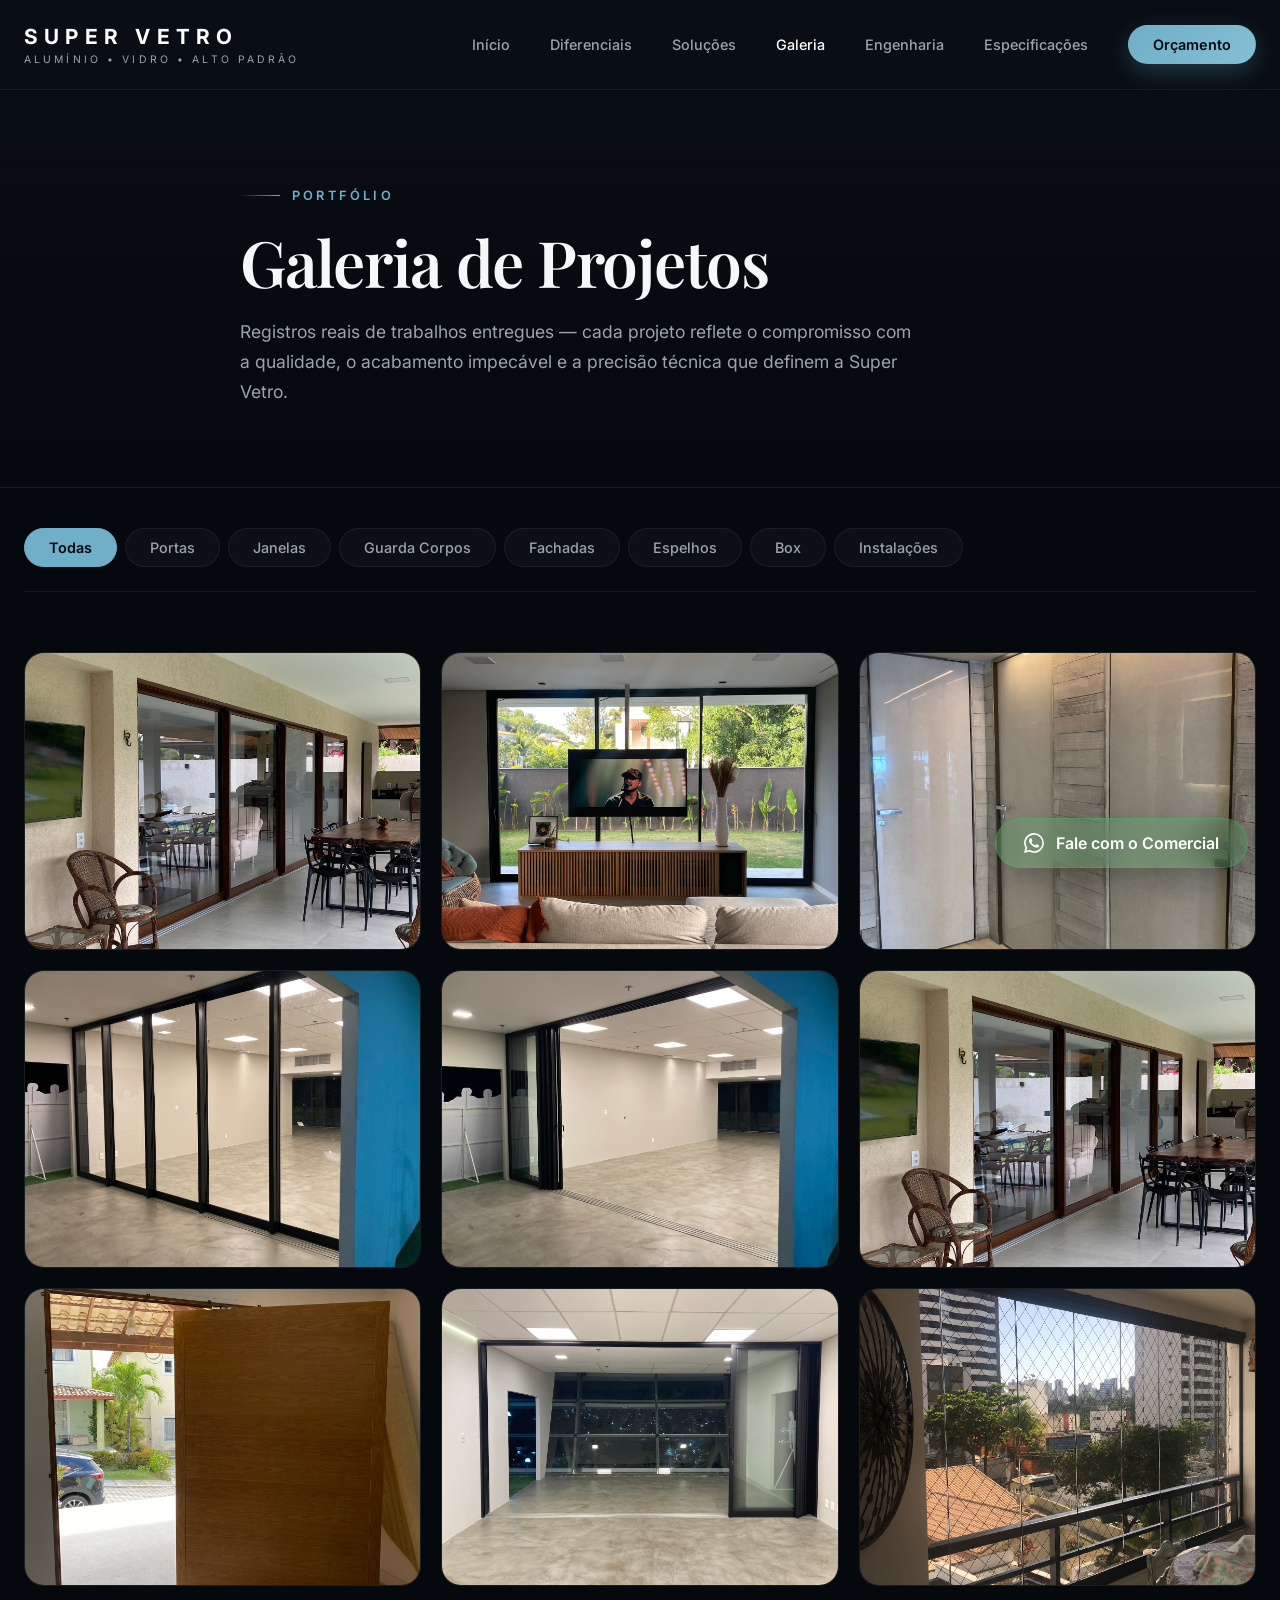
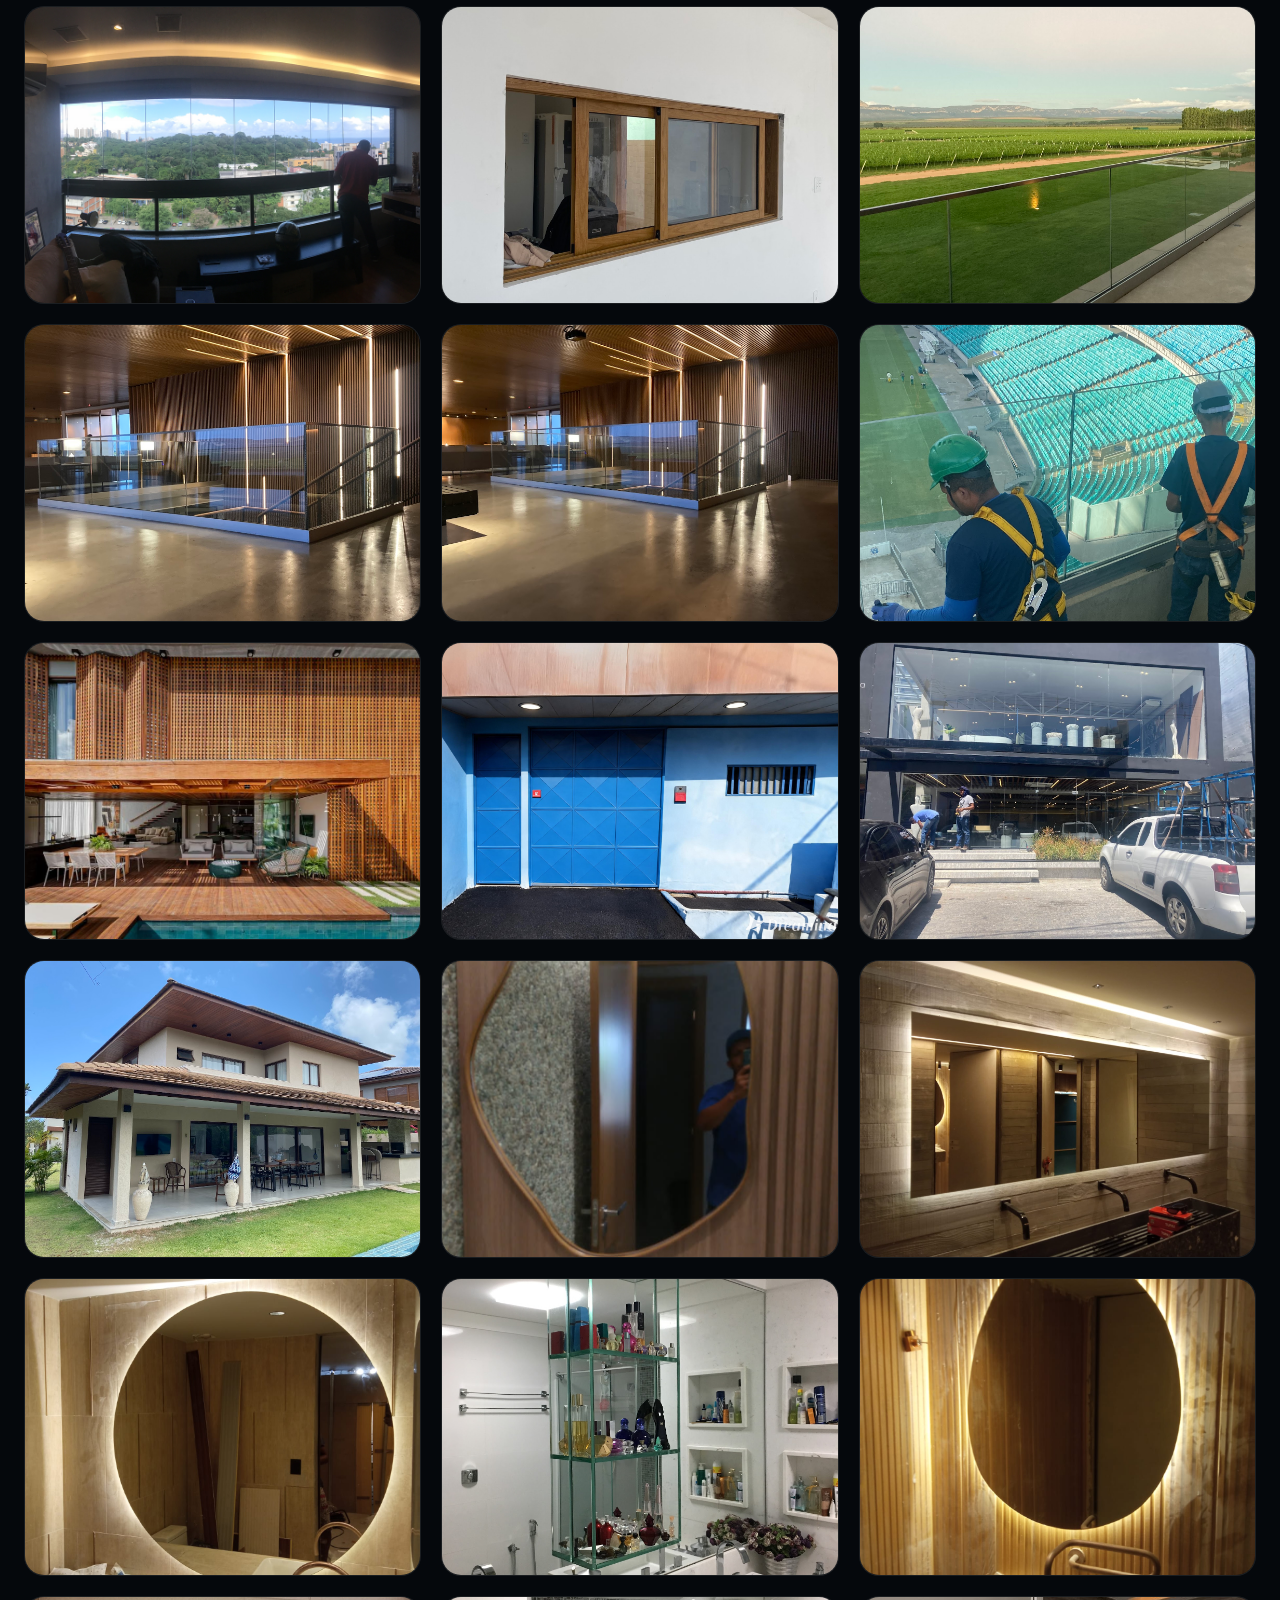
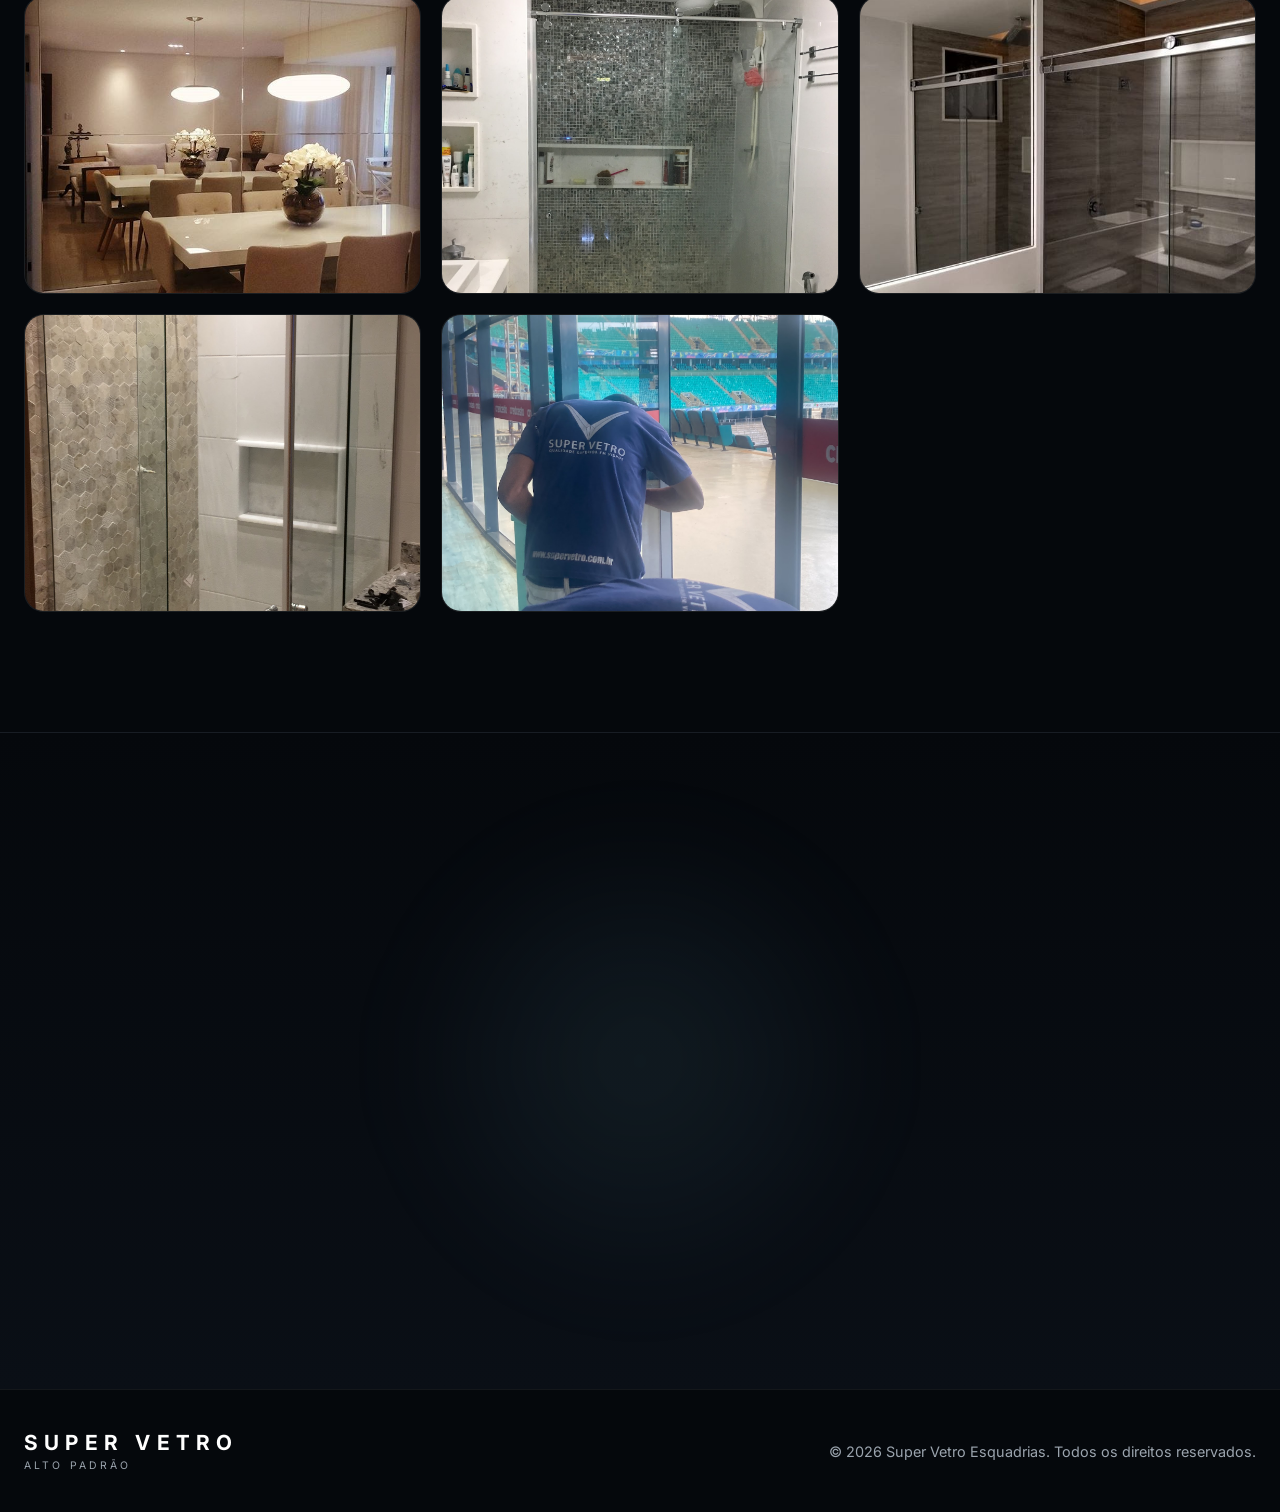
==== galeria.html @ 47a33d95 "Site institucional Super Vetro + galeria de projetos" ====
<!DOCTYPE html>
<html lang="pt-BR">
<head>
    <meta charset="UTF-8" />
    <meta name="viewport" content="width=device-width, initial-scale=1.0" />
    <title>Galeria | Super Vetro — Esquadrias de Alto Padrão</title>
    <meta name="description" content="Galeria de projetos realizados pela Super Vetro: portas, janelas, guarda-corpos, fachadas, espelhos e boxes em alumínio e vidro." />

    <!-- Google Fonts -->
    <link rel="preconnect" href="https://fonts.googleapis.com" />
    <link rel="preconnect" href="https://fonts.gstatic.com" crossorigin />
    <link href="https://fonts.googleapis.com/css2?family=Playfair+Display:wght@400;600;700&family=Inter:wght@300;400;500;600;700&display=swap" rel="stylesheet" />

    <!-- GSAP & Lenis -->
    <script src="https://unpkg.com/@studio-freight/lenis@1.0.34/dist/lenis.min.js"></script>
    <script src="https://cdnjs.cloudflare.com/ajax/libs/gsap/3.12.5/gsap.min.js"></script>
    <script src="https://cdnjs.cloudflare.com/ajax/libs/gsap/3.12.5/ScrollTrigger.min.js"></script>

    <link rel="stylesheet" href="assets/css/main.css" />
</head>
<body>

    <!-- Header -->
    <header id="header">
        <div class="container header-inner">
            <a href="index.html" class="logo" aria-label="Voltar ao início">
                <strong>Super Vetro</strong>
                <span>Alumínio • Vidro • Alto Padrão</span>
            </a>
            <nav class="nav-links" aria-label="Menu principal">
                <a href="index.html" class="nav-link">Início</a>
                <a href="index.html#diferenciais" class="nav-link">Diferenciais</a>
                <a href="index.html#solucoes" class="nav-link">Soluções</a>
                <a href="galeria.html" class="nav-link" style="color:#fff;">Galeria</a>
                <a href="index.html#engenharia" class="nav-link">Engenharia</a>
                <a href="index.html#especificacoes" class="nav-link">Especificações</a>
                <a href="index.html#orcamento" class="btn btn-primary btn-nav-cta">Orçamento</a>
            </nav>
            <button class="menu-btn" id="menuToggle" aria-label="Abrir menu" onclick="toggleMobileMenu()">☰</button>
        </div>
    </header>

    <!-- Floating WhatsApp -->
    <a href="https://wa.me/5571993976185?text=Olá,%20gostaria%20de%20saber%20mais%20sobre%20as%20esquadrias%20de%20alto%20padrão."
       class="wa-btn"
       target="_blank"
       rel="noopener noreferrer"
       aria-label="Falar no WhatsApp">
        <svg viewBox="0 0 24 24"><path d="M17.472 14.382c-.297-.149-1.758-.867-2.03-.967-.273-.099-.471-.148-.67.15-.197.297-.767.966-.94 1.164-.173.199-.347.223-.644.075-.297-.15-1.255-.463-2.39-1.475-.883-.788-1.48-1.761-1.653-2.059-.173-.297-.018-.458.13-.606.134-.133.298-.347.446-.52.149-.174.198-.298.298-.497.099-.198.05-.371-.025-.52-.075-.149-.669-1.612-.916-2.207-.242-.579-.487-.5-.669-.51-.173-.008-.371-.01-.57-.01-.198 0-.52.074-.792.372-.272.297-1.04 1.016-1.04 2.479 0 1.462 1.065 2.875 1.213 3.074.149.198 2.096 3.2 5.077 4.487.709.306 1.262.489 1.694.625.712.227 1.36.195 1.871.118.571-.085 1.758-.719 2.006-1.413.248-.694.248-1.289.173-1.413-.074-.124-.272-.198-.57-.347m-5.421 7.403h-.004a9.87 9.87 0 01-5.031-1.378l-.361-.214-3.741.982.998-3.648-.235-.374a9.86 9.86 0 01-1.51-5.26c.001-5.45 4.436-9.884 9.888-9.884 2.64 0 5.122 1.03 6.988 2.898a9.825 9.825 0 012.893 6.994c-.003 5.45-4.437 9.884-9.885 9.884m8.413-18.297A11.815 11.815 0 0012.05 0C5.495 0 .16 5.335.157 11.892c0 2.096.547 4.142 1.588 5.945L0 24l6.335-1.662c1.72.94 3.659 1.437 5.63 1.438h.005c6.554 0 11.89-5.335 11.893-11.893a11.821 11.821 0 00-3.48-8.413z"/></svg>
        <span>Fale com o Comercial</span>
    </a>

    <main>
        <!-- Page Hero -->
        <section class="gallery-hero">
            <div class="container gallery-hero-content">
                <span class="eyebrow">Portfólio</span>
                <h1>Galeria de Projetos</h1>
                <p>Registros reais de trabalhos entregues — cada projeto reflete o compromisso com a qualidade, o acabamento impecável e a precisão técnica que definem a Super Vetro.</p>
            </div>
        </section>

        <!-- Category Filter -->
        <section class="gallery-filter-section">
            <div class="container">
                <div class="gallery-filter" id="galleryFilter"></div>
            </div>
        </section>

        <!-- Image Grid -->
        <section class="gallery-grid-section">
            <div class="container">
                <div class="gallery-grid" id="galleryGrid"></div>
            </div>
        </section>

        <!-- Bottom CTA -->
        <section class="cta-section">
            <div class="cta-glow"></div>
            <div class="container cta-content fade-up">
                <span class="eyebrow center-full">Realize seu projeto</span>
                <h2>Vamos transformar sua visão em realidade.</h2>
                <p>Solicite um orçamento personalizado para o seu projeto.</p>
                <a href="index.html#contato" class="btn btn-primary btn-cta-large">Solicitar Orçamento</a>
            </div>
        </section>
    </main>

    <!-- Footer -->
    <footer>
        <div class="container footer-content">
            <div class="logo">
                <strong>Super Vetro</strong>
                <span>Alto Padrão</span>
            </div>
            <div class="footer-text">
                &copy; <span id="year"></span> Super Vetro Esquadrias. Todos os direitos reservados.
            </div>
        </div>
    </footer>

    <!-- Lightbox -->
    <div class="lightbox" id="lightbox" role="dialog" aria-modal="true">
        <div class="lightbox-overlay" onclick="closeLightbox()"></div>
        <button class="lightbox-close" onclick="closeLightbox()" aria-label="Fechar">×</button>
        <button class="lightbox-nav lightbox-prev" id="lbPrev" aria-label="Anterior">
            <svg viewBox="0 0 24 24"><path d="M15.41 7.41L14 6l-6 6 6 6 1.41-1.41L10.83 12z"/></svg>
        </button>
        <button class="lightbox-nav lightbox-next" id="lbNext" aria-label="Próximo">
            <svg viewBox="0 0 24 24"><path d="M8.59 16.59L10 18l6-6-6-6-1.41 1.41L13.17 12z"/></svg>
        </button>
        <div class="lightbox-container">
            <img id="lightboxImg" src="" alt="" />
            <div class="lightbox-caption" id="lightboxCaption"></div>
        </div>
    </div>

    <!-- Scripts -->
    <script src="assets/js/main.js"></script>
    <script src="assets/js/animations.js"></script>
    <script src="assets/js/form-handler.js"></script>
    <script src="assets/js/gallery.js"></script>
</body>
</html>
---- assets/css/main.css ----
:root {
    /* Colors */
    --bg-deep: #05080c;
    --bg-soft: #0a0f16;
    --bg-card: rgba(255, 255, 255, 0.03);
    --border: rgba(255, 255, 255, 0.06);
    --primary: #6fafc7;
    --primary-light: #94cbe0;
    --text-main: #f5f7f8;
    --text-muted: #9ba4ae;
    --glass-bg: rgba(10, 15, 22, 0.65);
    /* Sizing */
    --header-h: 90px;
    --container: 1280px;
    --radius-lg: 32px;
    --radius-md: 20px;
    /* Effects */
    --shadow-subtle: 0 20px 40px rgba(0,0,0,0.4);
    --shadow-glow: 0 0 40px rgba(111, 175, 199, 0.15);
    --transition: cubic-bezier(0.25, 1, 0.5, 1);
}

* {
    margin: 0;
    padding: 0;
    box-sizing: border-box;
}

html {
    font-size: 16px;
}

body {
    font-family: 'Inter', sans-serif;
    background: var(--bg-deep);
    color: var(--text-main);
    overflow-x: hidden;
    -webkit-font-smoothing: antialiased;
    -moz-osx-font-smoothing: grayscale;
}

/* Lenis Smooth Scroll Setup */
html.lenis { height: auto; }
.lenis.lenis-smooth { scroll-behavior: auto; }
.lenis.lenis-smooth [data-lenis-prevent] { overscroll-behavior: contain; }
.lenis.lenis-stopped { overflow: hidden; }

/* Premium Texture Overlay */
body::after {
    content: "";
    position: fixed;
    inset: 0;
    background-image: url("https://www.transparenttextures.com/patterns/carbon-fibre.png");
    opacity: 0.03;
    pointer-events: none;
    z-index: 9999;
}

/* Typography */
h1, h2, .playfair {
    font-family: 'Playfair Display', serif;
    font-weight: 600;
}

a {
    text-decoration: none;
    color: inherit;
}

img {
    max-width: 100%;
    height: auto;
    display: block;
}

/* Layout */
.container {
    width: min(var(--container), 100% - 48px);
    margin: 0 auto;
}

.section {
    padding: 120px 0;
    position: relative;
}

.pt-0 {
    padding-top: 0 !important;
}

.center-full {
    justify-content: center;
    width: 100%;
}

.delay-1 { transition-delay: 0.1s; }
.delay-2 { transition-delay: 0.2s; }

/* UI Elements */
.eyebrow {
    display: inline-flex;
    align-items: center;
    gap: 12px;
    font-size: 0.8rem;
    letter-spacing: 0.25em;
    text-transform: uppercase;
    color: var(--primary);
    font-weight: 600;
    margin-bottom: 24px;
}

.eyebrow::before {
    content: "";
    width: 40px;
    height: 1px;
    background: linear-gradient(90deg, transparent, var(--primary));
}

.btn {
    display: inline-flex;
    align-items: center;
    justify-content: center;
    padding: 16px 32px;
    border-radius: 99px;
    font-weight: 600;
    font-size: 0.95rem;
    transition: transform 0.4s var(--transition), box-shadow 0.4s var(--transition), background 0.4s ease;
    cursor: pointer;
    border: 1px solid transparent;
}

.btn-primary {
    background: linear-gradient(135deg, var(--primary), #84bfd4);
    color: var(--bg-deep);
    box-shadow: 0 8px 24px rgba(111, 175, 199, 0.25);
}

.btn-primary:hover {
    transform: translateY(-4px);
    box-shadow: 0 12px 32px rgba(111, 175, 199, 0.4);
    background: linear-gradient(135deg, #84bfd4, var(--primary));
}

.btn-nav-cta {
    padding: 10px 24px;
    margin-left: 16px;
    font-size: 0.9rem;
}

.btn-full {
    width: 100%;
}

.btn-cta-large {
    padding: 20px 48px;
    font-size: 1.1rem;
}

.btn-secondary {
    background: transparent;
    border-color: var(--border);
    color: var(--text-main);
    -webkit-backdrop-filter: blur(10px);
    backdrop-filter: blur(10px);
}

.btn-secondary:hover {
    background: rgba(255, 255, 255, 0.05);
    border-color: rgba(255, 255, 255, 0.15);
}

/* Header */
header {
    position: fixed;
    top: 0;
    left: 0;
    right: 0;
    height: var(--header-h);
    z-index: 100;
    background: var(--glass-bg);
    -webkit-backdrop-filter: blur(20px);
    backdrop-filter: blur(20px);
    border-bottom: 1px solid var(--border);
    transition: transform 0.4s var(--transition);
}

.header-inner {
    display: flex;
    align-items: center;
    justify-content: space-between;
    height: 100%;
}

.logo {
    display: flex;
    flex-direction: column;
}

.logo strong {
    font-size: 1.3rem;
    letter-spacing: 0.3em;
    color: #fff;
    text-transform: uppercase;
}

.logo span {
    font-size: 0.65rem;
    letter-spacing: 0.3em;
    color: var(--text-muted);
    text-transform: uppercase;
    margin-top: 4px;
}

.nav-links {
    display: flex;
    align-items: center;
    gap: 8px;
}

.nav-link {
    font-size: 0.9rem;
    font-weight: 500;
    color: var(--text-muted);
    padding: 8px 16px;
    border-radius: 8px;
    transition: color 0.3s ease, background 0.3s ease;
}

.nav-link:hover {
    color: #fff;
    background: rgba(255, 255, 255, 0.04);
}

/* Mobile Menu State */
.nav-links.mobile-active {
    display: flex !important;
    position: fixed;
    inset: var(--header-h) 0 0 0;
    background: var(--bg-deep);
    flex-direction: column;
    padding: 40px;
    gap: 20px;
    z-index: 99;
    transform: translateY(-10px);
    opacity: 0;
    animation: mobileMenuIn 0.4s var(--transition) forwards;
}

@keyframes mobileMenuIn {
    to { transform: translateY(0); opacity: 1; }
}

.nav-links.mobile-active .nav-link {
    font-size: 1.5rem;
    width: 100%;
    text-align: center;
}

.nav-links.mobile-active .btn {
    width: 100%;
    margin: 20px 0 0 0 !important;
    padding: 20px;
    font-size: 1.1rem;
}

.menu-btn {
    display: none;
    background: none;
    border: none;
    color: #fff;
    font-size: 1.5rem;
    cursor: pointer;
}

/* Hero Section */
.hero {
    min-height: 100vh;
    display: flex;
    align-items: center;
    position: relative;
    padding-top: var(--header-h);
    overflow: hidden;
}

.hero-bg {
    position: absolute;
    inset: 0;
    z-index: -1;
}

.hero-bg img {
    width: 100%;
    height: 100%;
    object-fit: cover;
    opacity: 0.4;
    transform: scale(1.05);
}

.hero-overlay {
    position: absolute;
    inset: 0;
    background: radial-gradient(circle at 70% 30%, rgba(111, 175, 199, 0.15) 0%, transparent 50%),
                linear-gradient(90deg, var(--bg-deep) 0%, rgba(5, 8, 12, 0.7) 50%, var(--bg-deep) 100%);
    z-index: -1;
}

.hero-content {
    display: grid;
    grid-template-columns: 1fr;
    max-width: 900px;
    gap: 40px;
}

.hero h1 {
    font-size: clamp(3rem, 6vw, 6rem);
    line-height: 1;
    letter-spacing: -0.02em;
    margin-bottom: 32px;
    margin-bottom: 32px;
}

.hero p.subtitle {
    font-size: 1.125rem;
    color: var(--text-muted);
    max-width: 600px;
    line-height: 1.6;
    margin-bottom: 48px;
}

.hero-actions {
    display: flex;
    gap: 20px;
    flex-wrap: wrap;
}

/* Features Section */
.features-grid {
    display: grid;
    grid-template-columns: repeat(3, 1fr);
    gap: 32px;
    margin-top: -60px; /* Overlap hero */
    position: relative;
    z-index: 10;
}

.feature-card {
    background: rgba(15, 20, 26, 0.8);
    -webkit-backdrop-filter: blur(24px);
    backdrop-filter: blur(24px);
    border: 1px solid var(--border);
    border-radius: var(--radius-lg);
    padding: 40px;
    transition: transform 0.5s var(--transition), border-color 0.5s ease;
}

.feature-card:hover {
    transform: translateY(-8px);
    border-color: rgba(111, 175, 199, 0.3);
    box-shadow: var(--shadow-glow);
}

.feature-index {
    color: var(--primary);
    font-family: 'Playfair Display', serif;
    font-size: 2rem;
    margin-bottom: 24px;
    opacity: 0.8;
}

.feature-card h3 {
    font-size: 1.3rem;
    margin-bottom: 16px;
}

.feature-card p {
    color: var(--text-muted);
    line-height: 1.7;
    font-size: 0.95rem;
}

/* Solutions Section */
.solutions-grid {
    display: grid;
    grid-template-columns: repeat(3, 1fr);
    gap: 32px;
}

.solution-card {
    position: relative;
    border-radius: var(--radius-lg);
    overflow: hidden;
    aspect-ratio: 4/5;
    display: flex;
    align-items: flex-end;
    padding: 40px;
    text-decoration: none;
    border: 1px solid var(--border);
}

.solution-bg {
    position: absolute;
    inset: 0;
    background-size: cover;
    background-position: center;
    transition: transform 0.8s var(--transition);
    z-index: -2;
}

.solution-img-1 { background-image: url('https://69ce88e456508b5dd5d65519.imgix.net/projeto-cadas-arquitetura-piracaia-36.jpg?auto=format&fit=crop&w=800&q=80'); }
.solution-img-2 { background-image: url('https://images.unsplash.com/photo-1600585154526-990dced4db0d?auto=format&fit=crop&w=800&q=80'); }
.solution-img-3 { background-image: url('https://images.unsplash.com/photo-1600607688969-a5bfcd646154?auto=format&fit=crop&w=800&q=80'); }

.solution-overlay {
    position: absolute;
    inset: 0;
    background: linear-gradient(180deg, transparent 20%, rgba(5,8,12,0.9) 100%);
    transition: opacity 0.4s ease;
    z-index: -1;
}

.solution-card:hover .solution-bg {
    transform: scale(1.08);
}

.solution-content {
    position: relative;
    z-index: 1;
}

.solution-tag {
    font-size: 0.75rem;
    letter-spacing: 0.15em;
    text-transform: uppercase;
    color: var(--primary-light);
    margin-bottom: 12px;
    display: block;
}

.solution-card h3 {
    font-size: 1.5rem;
    margin-bottom: 12px;
}

.solution-card p {
    color: rgba(255, 255, 255, 0.7);
    font-size: 0.95rem;
    line-height: 1.6;
    max-height: 0;
    opacity: 0;
    overflow: hidden;
    transition: all 0.5s var(--transition);
}

.solution-card:hover p {
    max-height: 100px;
    opacity: 1;
    margin-top: 16px;
}

/* Section Title Block */
.title-block {
    max-width: 760px;
    margin-bottom: 80px;
}

.title-block h2 {
    font-size: clamp(2.5rem, 4vw, 3.5rem);
    line-height: 1.1;
    letter-spacing: -0.02em;
}

/* Dual Block (Text + Image) */
.dual-block {
    display: grid;
    grid-template-columns: 1.1fr 0.9fr;
    gap: 60px;
    align-items: center;
}

.dual-image {
    position: relative;
    border-radius: var(--radius-lg);
    overflow: hidden;
    aspect-ratio: 4/5;
    border: 1px solid var(--border);
}

.dual-image img {
    width: 100%;
    height: 100%;
    object-fit: cover;
}

.specification-list {
    display: grid;
    gap: 24px;
    margin-top: 40px;
}

.spec-item {
    padding: 24px;
    background: var(--bg-card);
    border: 1px solid var(--border);
    border-radius: var(--radius-md);
    transition: border-color 0.3s ease;
}

.spec-item:hover {
    border-color: var(--primary);
}

.spec-item h4 {
    font-size: 1.1rem;
    margin-bottom: 8px;
    color: #fff;
}

.spec-item p {
    color: var(--text-muted);
    font-size: 0.95rem;
    line-height: 1.6;
}

/* Tech Specs Grid */
.grid-style {
    display: grid;
    grid-template-columns: repeat(auto-fit, minmax(300px, 1fr));
    gap: 24px;
}

.spec-box {
    padding: 32px;
    border-radius: var(--radius-md);
    border: 1px solid var(--border);
    background: linear-gradient(145deg, rgba(255,255,255,0.03) 0%, transparent 100%);
}

.spec-box h4 {
    color: var(--primary-light);
    font-size: 1.1rem;
    margin-bottom: 12px;
}

.spec-box p {
    color: var(--text-muted);
    font-size: 0.95rem;
    line-height: 1.6;
}

.spec-box:hover {
    border-color: var(--primary);
    background: rgba(111, 175, 199, 0.05);
    transform: translateY(-5px);
    transition: all 0.3s ease;
}

/* CTA Section */
.cta-section {
    padding: 140px 0;
    background: linear-gradient(180deg, var(--bg-deep) 0%, var(--bg-soft) 100%);
    border-top: 1px solid var(--border);
    position: relative;
    overflow: hidden;
}

.cta-glow {
    position: absolute;
    top: 50%;
    left: 50%;
    transform: translate(-50%, -50%);
    width: 600px;
    height: 600px;
    background: radial-gradient(circle, rgba(111, 175, 199, 0.1) 0%, transparent 60%);
    filter: blur(40px);
    z-index: 0;
}

.cta-content {
    position: relative;
    z-index: 1;
    text-align: center;
    max-width: 800px;
    margin: 0 auto;
}

.cta-content h2 {
    font-size: clamp(3rem, 5vw, 4.5rem);
    margin-bottom: 24px;
}

.cta-content p {
    font-size: 1.2rem;
    color: var(--text-muted);
    margin-bottom: 48px;
}

/* Footer */
footer {
    border-top: 1px solid var(--border);
    padding: 40px 0;
    background: var(--bg-deep);
}

.footer-content {
    display: flex;
    justify-content: space-between;
    align-items: center;
    flex-wrap: wrap;
    gap: 20px;
}

.footer-text {
    color: var(--text-muted);
    font-size: 0.9rem;
}

/* WhatsApp Button */
.wa-btn {
    position: fixed;
    bottom: 32px;
    right: 32px;
    background: rgba(37, 211, 102, 0.15);
    border: 1px solid rgba(37, 211, 102, 0.3);
    -webkit-backdrop-filter: blur(16px);
    backdrop-filter: blur(16px);
    color: #fff;
    padding: 14px 28px;
    border-radius: 99px;
    display: flex;
    align-items: center;
    gap: 12px;
    font-weight: 600;
    z-index: 1000;
    box-shadow: 0 12px 32px rgba(0,0,0,0.3);
    transition: all 0.3s ease;
}

.wa-btn:hover {
    background: rgba(37, 211, 102, 0.25);
    border-color: rgba(37, 211, 102, 0.6);
    transform: translateY(-4px);
}

.wa-btn svg {
    width: 20px;
    height: 20px;
    fill: currentColor;
}

/* Mobile Adjustments */
@media (max-width: 1024px) {
    .features-grid, .solutions-grid {
        grid-template-columns: repeat(2, 1fr);
    }
    .dual-block {
        grid-template-columns: 1fr;
    }
}

@media (max-width: 768px) {
    .nav-links {
        display: none;
    }
    .menu-btn {
        display: block;
    }
    .features-grid, .solutions-grid {
        grid-template-columns: 1fr;
        margin-top: 40px;
    }
    .hero-content {
        text-align: center;
    }
    .hero-actions {
        justify-content: center;
    }
    .eyebrow {
        justify-content: center;
        width: 100%;
    }
    .wa-btn span {
        display: none;
    }
    .wa-btn {
        padding: 16px;
    }
}

/* Animation Classes */
.fade-up { opacity: 0; transform: translateY(40px); }

/* Modal Styles */
.modal {
    position: fixed;
    inset: 0;
    z-index: 9999;
    display: flex;
    align-items: center;
    justify-content: center;
    opacity: 0;
    pointer-events: none;
    transition: opacity 0.4s var(--transition);
}

.modal.active {
    opacity: 1;
    pointer-events: all;
}

.modal-overlay {
    position: absolute;
    inset: 0;
    background: rgba(5, 8, 12, 0.85);
    -webkit-backdrop-filter: blur(8px);
    backdrop-filter: blur(8px);
}

.modal-container {
    position: relative;
    background: var(--bg-soft);
    width: 100%;
    max-width: 600px;
    padding: 48px;
    border-radius: var(--radius-lg);
    border: 1px solid var(--border);
    box-shadow: 0 40px 100px rgba(0, 0, 0, 0.5);
    transform: translateY(40px) scale(0.95);
    transition: all 0.5s var(--transition);
    margin: 20px;
    max-height: 90vh;
    overflow-y: auto;
}

.modal.active .modal-container {
    transform: translateY(0) scale(1);
}

.modal-close {
    position: absolute;
    top: 24px;
    right: 24px;
    background: rgba(255, 255, 255, 0.05);
    border: 1px solid var(--border);
    color: var(--text-muted);
    width: 40px;
    height: 40px;
    border-radius: 50%;
    display: grid;
    place-items: center;
    cursor: pointer;
    font-size: 1.2rem;
    transition: all 0.3s ease;
}

.modal-close:hover {
    background: rgba(255, 255, 255, 0.1);
    color: #fff;
}

.modal-header h3 {
    font-size: 1.8rem;
    margin-bottom: 8px;
    color: #fff;
}

.modal-header p {
    color: var(--text-muted);
    font-size: 0.95rem;
    margin-bottom: 32px;
}

.form-group {
    margin-bottom: 20px;
}

.form-group label {
    display: block;
    margin-bottom: 8px;
    font-size: 0.9rem;
    color: var(--text-muted);
}

.grid-2-col {
    display: grid;
    grid-template-columns: 1fr 1fr;
    gap: 16px;
}

.form-control {
    width: 100%;
    background: rgba(255, 255, 255, 0.03);
    border: 1px solid var(--border);
    padding: 14px 16px;
    border-radius: 12px;
    color: #fff;
    font-family: inherit;
    font-size: 0.95rem;
    transition: border-color 0.3s ease;
    outline: none;
}

.form-control:focus {
    border-color: var(--primary);
    background: rgba(255, 255, 255, 0.05);
}

textarea.form-control {
    resize: vertical;
    min-height: 120px;
}

.file-upload {
    position: relative;
    display: flex;
    align-items: center;
    justify-content: center;
    flex-direction: column;
    gap: 8px;
    padding: 32px;
    border: 2px dashed var(--border);
    border-radius: 12px;
    background: rgba(255, 255, 255, 0.01);
    cursor: pointer;
    transition: border-color 0.3s ease;
    text-align: center;
}

.file-upload:hover {
    border-color: var(--primary-light);
}

.file-upload input[type="file"] {
    position: absolute;
    inset: 0;
    opacity: 0;
    cursor: pointer;
}

.file-upload svg {
    width: 32px;
    height: 32px;
    fill: var(--primary);
    opacity: 0.7;
}

.upload-hint {
    color: var(--text-muted);
    font-size: 0.9rem;
}

.file-name {
    font-size: 0.85rem;
    color: var(--primary-light);
    margin-top: 8px;
    word-break: break-all;
}

/* ============================================
   GALLERY PAGE
   ============================================ */

/* Gallery Hero */
.gallery-hero {
    padding: 180px 0 80px;
    background: linear-gradient(180deg, var(--bg-soft) 0%, var(--bg-deep) 100%);
    border-bottom: 1px solid var(--border);
}

.gallery-hero-content {
    max-width: 800px;
}

.gallery-hero h1 {
    font-size: clamp(3rem, 5vw, 4.5rem);
    line-height: 1.1;
    letter-spacing: -0.02em;
    margin-bottom: 20px;
}

.gallery-hero p {
    font-size: 1.1rem;
    color: var(--text-muted);
    line-height: 1.7;
    max-width: 680px;
}

/* Filter */
.gallery-filter-section {
    padding: 40px 0 0;
    position: sticky;
    top: var(--header-h);
    z-index: 50;
    background: var(--bg-deep);
}

.gallery-filter {
    display: flex;
    flex-wrap: wrap;
    gap: 8px;
    padding-bottom: 24px;
    border-bottom: 1px solid var(--border);
}

.filter-btn {
    background: rgba(255, 255, 255, 0.03);
    border: 1px solid var(--border);
    color: var(--text-muted);
    padding: 10px 24px;
    border-radius: 99px;
    font-family: inherit;
    font-size: 0.9rem;
    font-weight: 500;
    cursor: pointer;
    transition: all 0.3s ease;
}

.filter-btn:hover {
    background: rgba(255, 255, 255, 0.06);
    border-color: rgba(255, 255, 255, 0.12);
    color: #fff;
}

.filter-btn.active {
    background: var(--primary);
    border-color: var(--primary);
    color: var(--bg-deep);
    font-weight: 600;
}

/* Gallery Grid */
.gallery-grid-section {
    padding: 60px 0 120px;
}

.gallery-grid {
    display: grid;
    grid-template-columns: repeat(3, 1fr);
    gap: 20px;
}

.gallery-card {
    position: relative;
    border-radius: var(--radius-md);
    overflow: hidden;
    aspect-ratio: 4/3;
    cursor: pointer;
    border: 1px solid var(--border);
    background: var(--bg-card);
    transition: transform 0.5s var(--transition), border-color 0.4s ease, box-shadow 0.4s ease;
}

.gallery-card:hover {
    transform: translateY(-6px);
    border-color: rgba(111, 175, 199, 0.3);
    box-shadow: var(--shadow-glow);
}

.gallery-card-img {
    width: 100%;
    height: 100%;
    overflow: hidden;
}

.gallery-card-img img {
    width: 100%;
    height: 100%;
    object-fit: cover;
    transition: transform 0.8s var(--transition);
}

.gallery-card:hover .gallery-card-img img {
    transform: scale(1.1);
}

.gallery-card-overlay {
    position: absolute;
    inset: 0;
    background: linear-gradient(180deg, transparent 40%, rgba(5, 8, 12, 0.92) 100%);
    display: flex;
    flex-direction: column;
    justify-content: flex-end;
    padding: 24px;
    opacity: 0;
    transition: opacity 0.4s ease;
}

.gallery-card:hover .gallery-card-overlay {
    opacity: 1;
}

.gallery-card-tag {
    font-size: 0.7rem;
    letter-spacing: 0.15em;
    text-transform: uppercase;
    color: var(--primary-light);
    margin-bottom: 6px;
}

.gallery-card-title {
    font-size: 1rem;
    font-weight: 600;
    color: #fff;
}

/* Lightbox */
.lightbox {
    position: fixed;
    inset: 0;
    z-index: 10000;
    display: flex;
    align-items: center;
    justify-content: center;
    opacity: 0;
    pointer-events: none;
    transition: opacity 0.4s var(--transition);
}

.lightbox.active {
    opacity: 1;
    pointer-events: all;
}

.lightbox-overlay {
    position: absolute;
    inset: 0;
    background: rgba(5, 8, 12, 0.92);
    -webkit-backdrop-filter: blur(12px);
    backdrop-filter: blur(12px);
}

.lightbox-container {
    position: relative;
    max-width: 85vw;
    max-height: 85vh;
    display: flex;
    flex-direction: column;
    align-items: center;
    z-index: 1;
}

.lightbox-container img {
    max-width: 100%;
    max-height: 78vh;
    object-fit: contain;
    border-radius: 12px;
    border: 1px solid var(--border);
    box-shadow: 0 40px 100px rgba(0, 0, 0, 0.6);
    transition: opacity 0.3s ease;
}

.lightbox-caption {
    margin-top: 16px;
    color: var(--text-muted);
    font-size: 0.95rem;
    text-align: center;
}

.lightbox-close {
    position: absolute;
    top: 24px;
    right: 24px;
    z-index: 2;
    background: rgba(255, 255, 255, 0.05);
    border: 1px solid var(--border);
    color: var(--text-muted);
    width: 44px;
    height: 44px;
    border-radius: 50%;
    display: grid;
    place-items: center;
    cursor: pointer;
    font-size: 1.4rem;
    transition: all 0.3s ease;
}

.lightbox-close:hover {
    background: rgba(255, 255, 255, 0.1);
    color: #fff;
}

.lightbox-nav {
    position: absolute;
    top: 50%;
    transform: translateY(-50%);
    z-index: 2;
    background: rgba(255, 255, 255, 0.05);
    border: 1px solid var(--border);
    color: var(--text-muted);
    width: 48px;
    height: 48px;
    border-radius: 50%;
    display: flex;
    align-items: center;
    justify-content: center;
    cursor: pointer;
    transition: all 0.3s ease;
}

.lightbox-nav:hover {
    background: rgba(255, 255, 255, 0.12);
    color: #fff;
}

.lightbox-nav svg {
    width: 24px;
    height: 24px;
    fill: currentColor;
}

.lightbox-prev {
    left: 24px;
}

.lightbox-next {
    right: 24px;
}

/* Mobile */
@media (max-width: 1024px) {
    .gallery-grid {
        grid-template-columns: repeat(2, 1fr);
    }
}

@media (max-width: 768px) {
    .gallery-grid {
        grid-template-columns: 1fr;
    }
    .gallery-filter {
        flex-wrap: nowrap;
        overflow-x: auto;
        padding-bottom: 16px;
        -webkit-overflow-scrolling: touch;
        scrollbar-width: none;
    }
    .gallery-filter::-webkit-scrollbar {
        display: none;
    }
    .filter-btn {
        flex-shrink: 0;
    }
    .lightbox-container {
        max-width: 92vw;
    }
    .lightbox-nav {
        width: 40px;
        height: 40px;
    }
    .lightbox-prev { left: 12px; }
    .lightbox-next { right: 12px; }
}
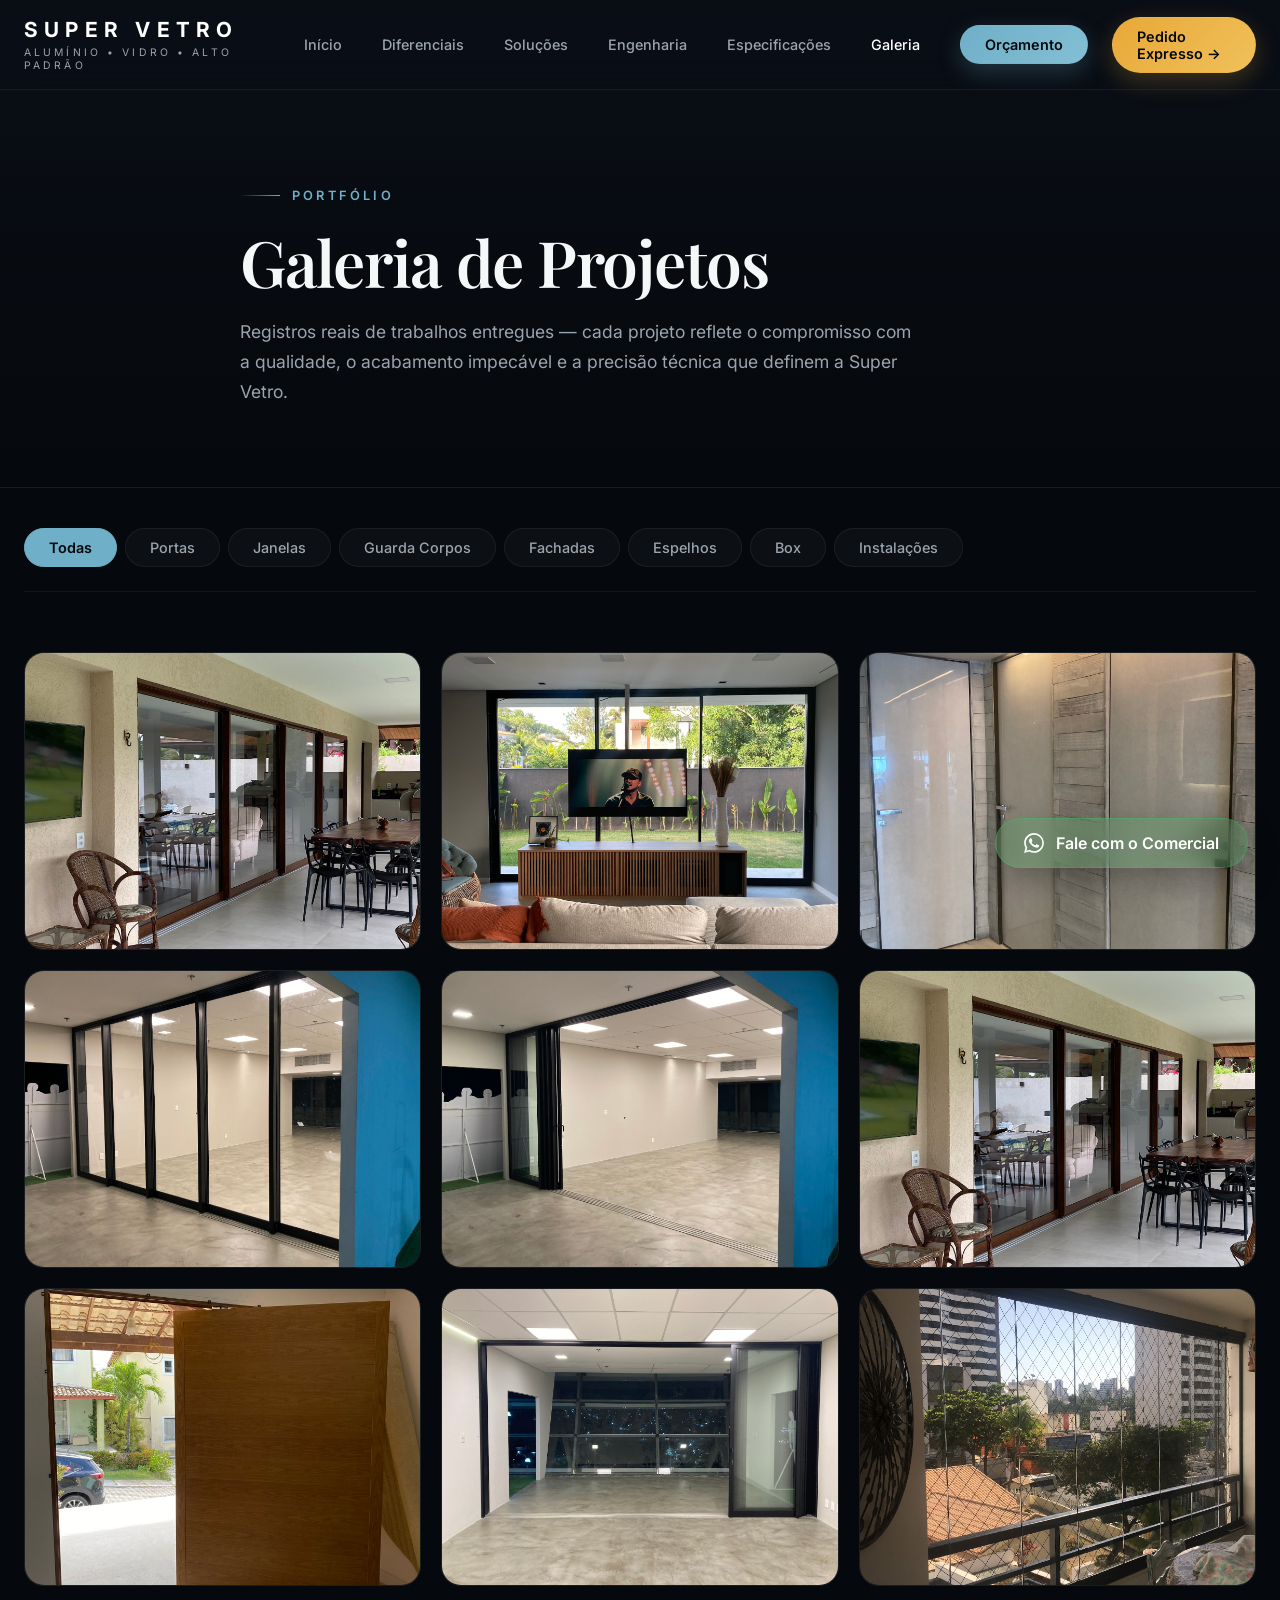
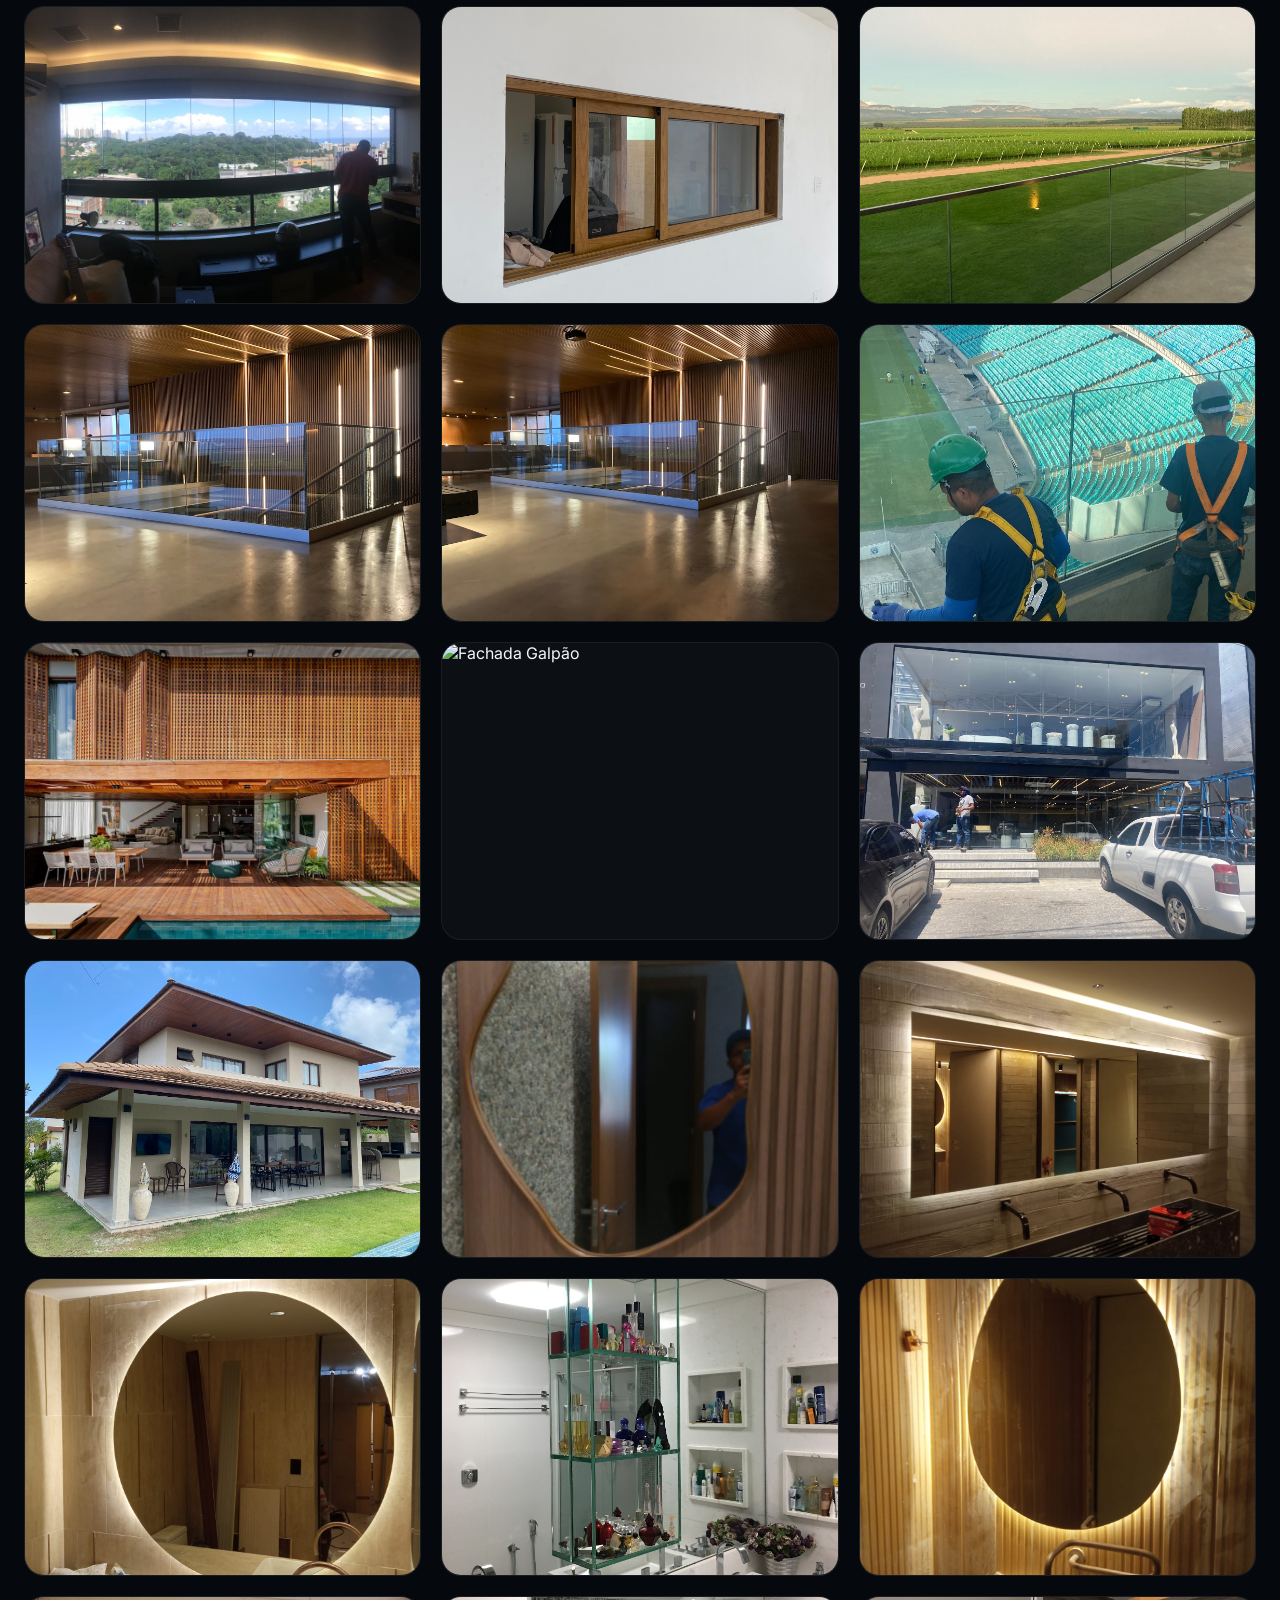
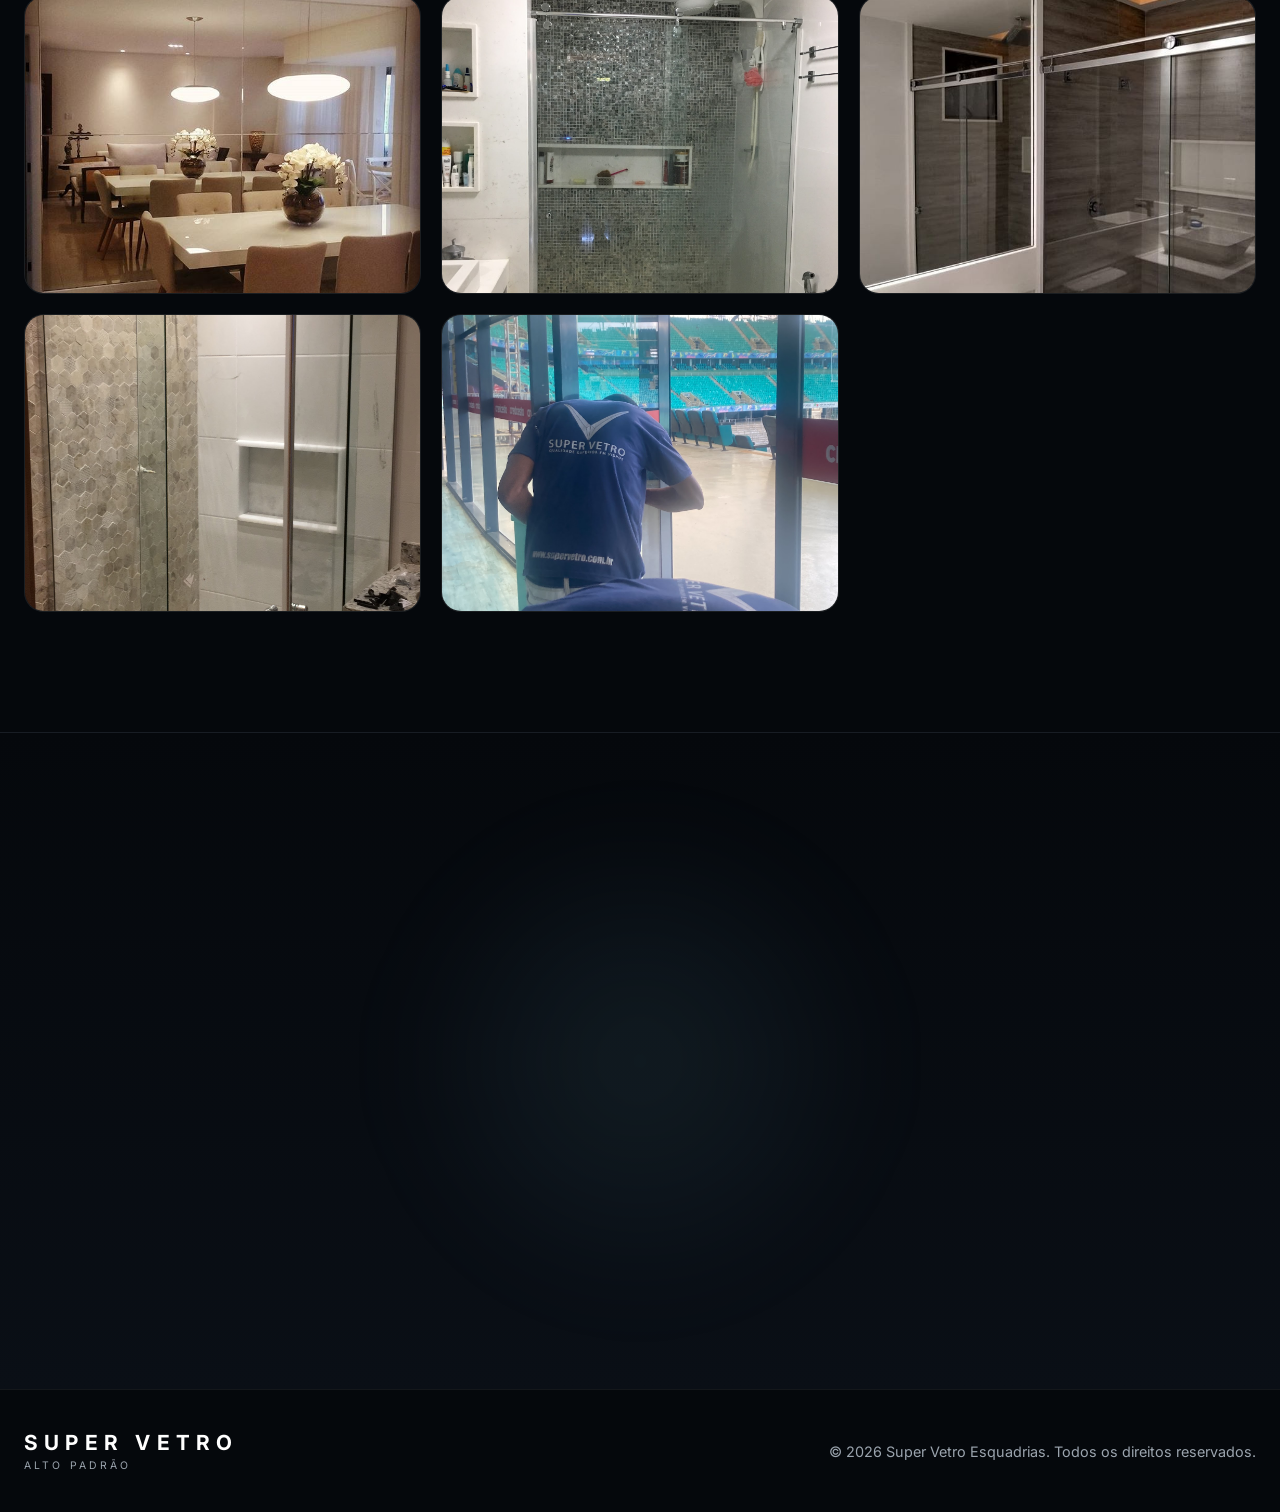
==== commit bbc1aa24: "Reorganiza nav: Diferenciais > Soluções > Engenharia > Especificações > Galeria > Orçamento > Pedido" ====
--- a/galeria.html
+++ b/galeria.html
@@ -31,10 +31,11 @@
                 <a href="index.html" class="nav-link">Início</a>
                 <a href="index.html#diferenciais" class="nav-link">Diferenciais</a>
                 <a href="index.html#solucoes" class="nav-link">Soluções</a>
-                <a href="galeria.html" class="nav-link" style="color:#fff;">Galeria</a>
                 <a href="index.html#engenharia" class="nav-link">Engenharia</a>
                 <a href="index.html#especificacoes" class="nav-link">Especificações</a>
+                <a href="galeria.html" class="nav-link" style="color:#fff;">Galeria</a>
                 <a href="index.html#orcamento" class="btn btn-primary btn-nav-cta">Orçamento</a>
+                <a href="https://serviflux.vercel.app/cliente/novo?empresa_id=008fb6d8-b463-40c0-9f77-b88eb44bfe50" target="_blank" rel="noopener noreferrer" class="btn btn-express btn-nav-cta">Pedido Expresso →</a>
             </nav>
             <button class="menu-btn" id="menuToggle" aria-label="Abrir menu" onclick="toggleMobileMenu()">☰</button>
         </div>
--- a/assets/css/main.css
+++ b/assets/css/main.css
@@ -169,6 +169,18 @@
     border-color: rgba(255, 255, 255, 0.15);
 }
 
+.btn-express {
+    background: linear-gradient(135deg, #e8a838, #f0c15a);
+    color: var(--bg-deep);
+    box-shadow: 0 8px 24px rgba(232, 168, 56, 0.25);
+}
+
+.btn-express:hover {
+    transform: translateY(-4px);
+    box-shadow: 0 12px 32px rgba(232, 168, 56, 0.4);
+    background: linear-gradient(135deg, #f0c15a, #e8a838);
+}
+
 /* Header */
 header {
     position: fixed;
@@ -308,7 +320,8 @@
     display: grid;
     grid-template-columns: 1fr;
     max-width: 900px;
-    gap: 40px;
+    gap: 32px;
+    padding-bottom: 80px;
 }
 
 .hero h1 {
@@ -333,14 +346,18 @@
     flex-wrap: wrap;
 }
 
+.hero-actions-secondary {
+    margin-top: 20px;
+}
+
 /* Features Section */
 .features-grid {
     display: grid;
     grid-template-columns: repeat(3, 1fr);
     gap: 32px;
-    margin-top: -60px; /* Overlap hero */
+    margin-top: 40px;
     position: relative;
-    z-index: 10;
+    z-index: 1;
 }
 
 .feature-card {
@@ -406,9 +423,9 @@
     z-index: -2;
 }
 
-.solution-img-1 { background-image: url('https://69ce88e456508b5dd5d65519.imgix.net/projeto-cadas-arquitetura-piracaia-36.jpg?auto=format&fit=crop&w=800&q=80'); }
-.solution-img-2 { background-image: url('https://images.unsplash.com/photo-1600585154526-990dced4db0d?auto=format&fit=crop&w=800&q=80'); }
-.solution-img-3 { background-image: url('https://images.unsplash.com/photo-1600607688969-a5bfcd646154?auto=format&fit=crop&w=800&q=80'); }
+.solution-img-1 { background-image: url('../Galeria/Porta Minimalista.jpg'); }
+.solution-img-2 { background-image: url('../Galeria/Janela de correr só vidro.JPG'); }
+.solution-img-3 { background-image: url('../Galeria/Fachada Muxarabi.jpg'); }
 
 .solution-overlay {
     position: absolute;
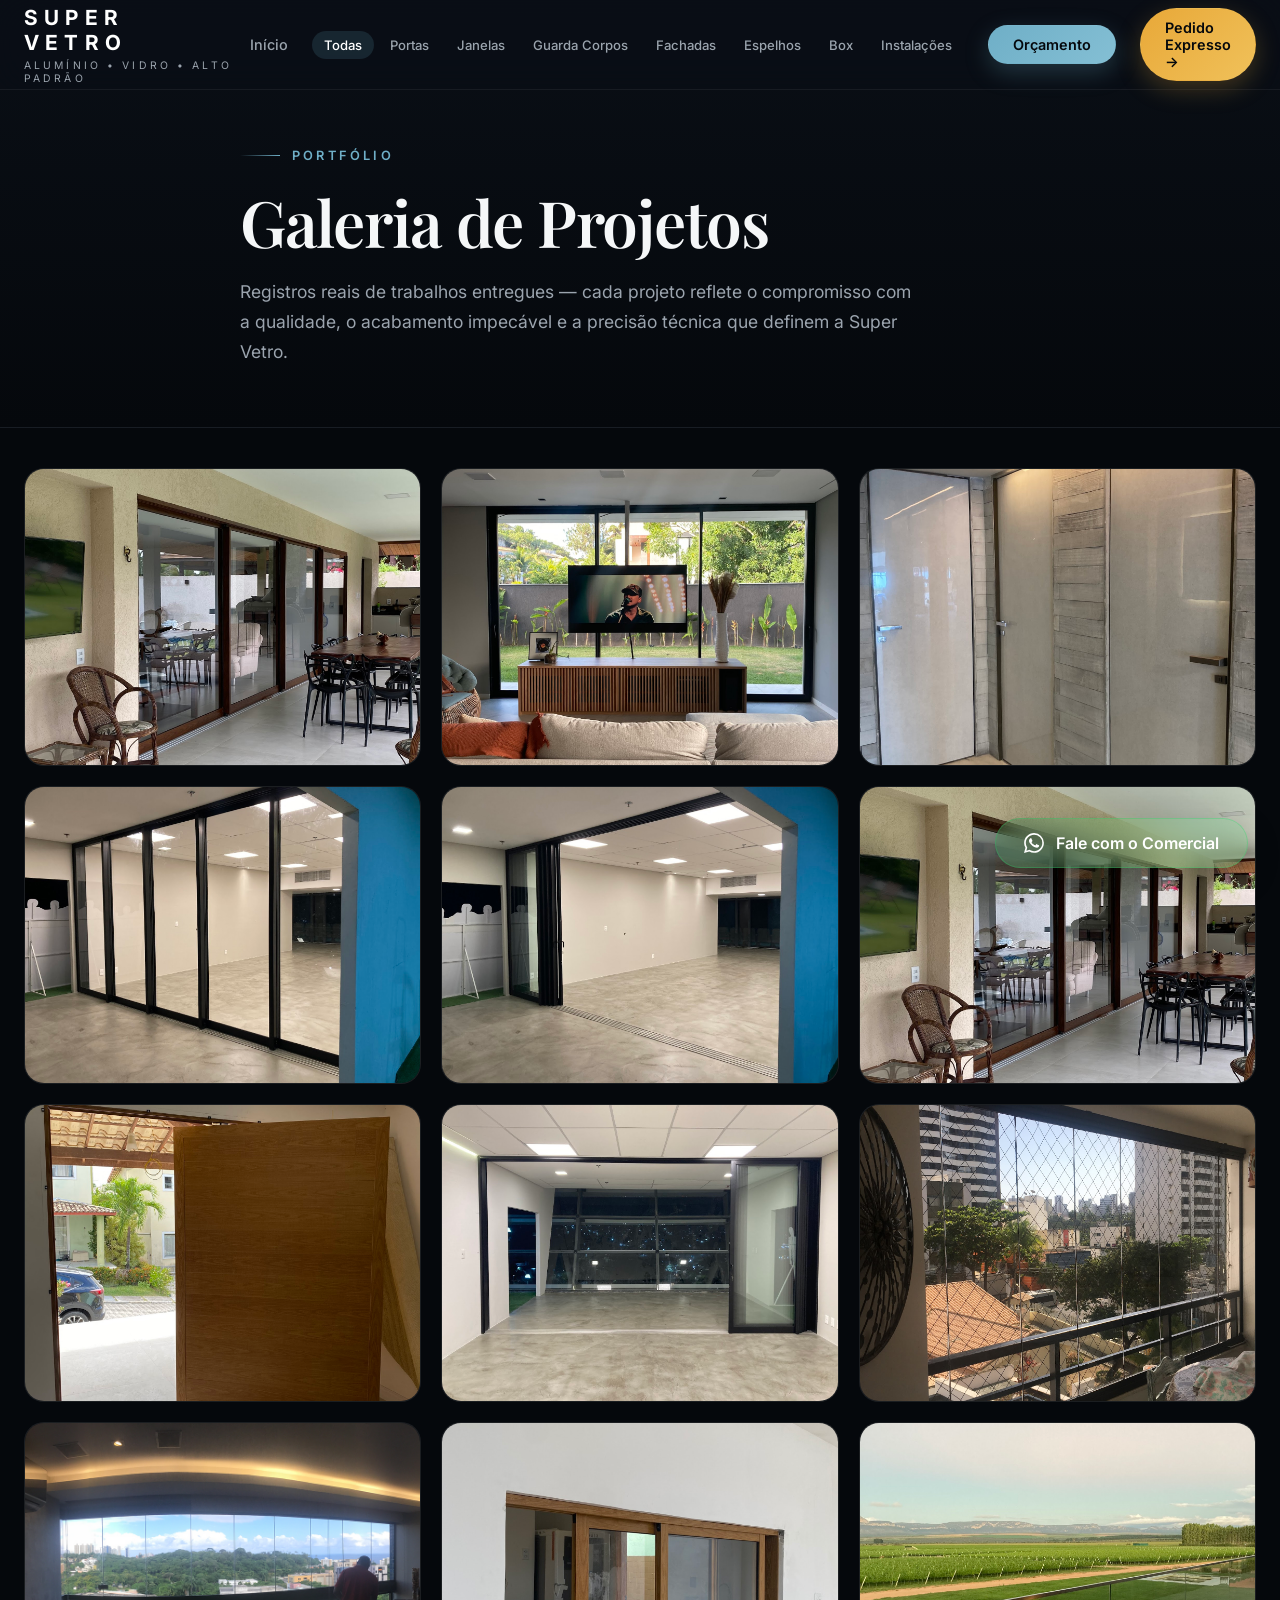
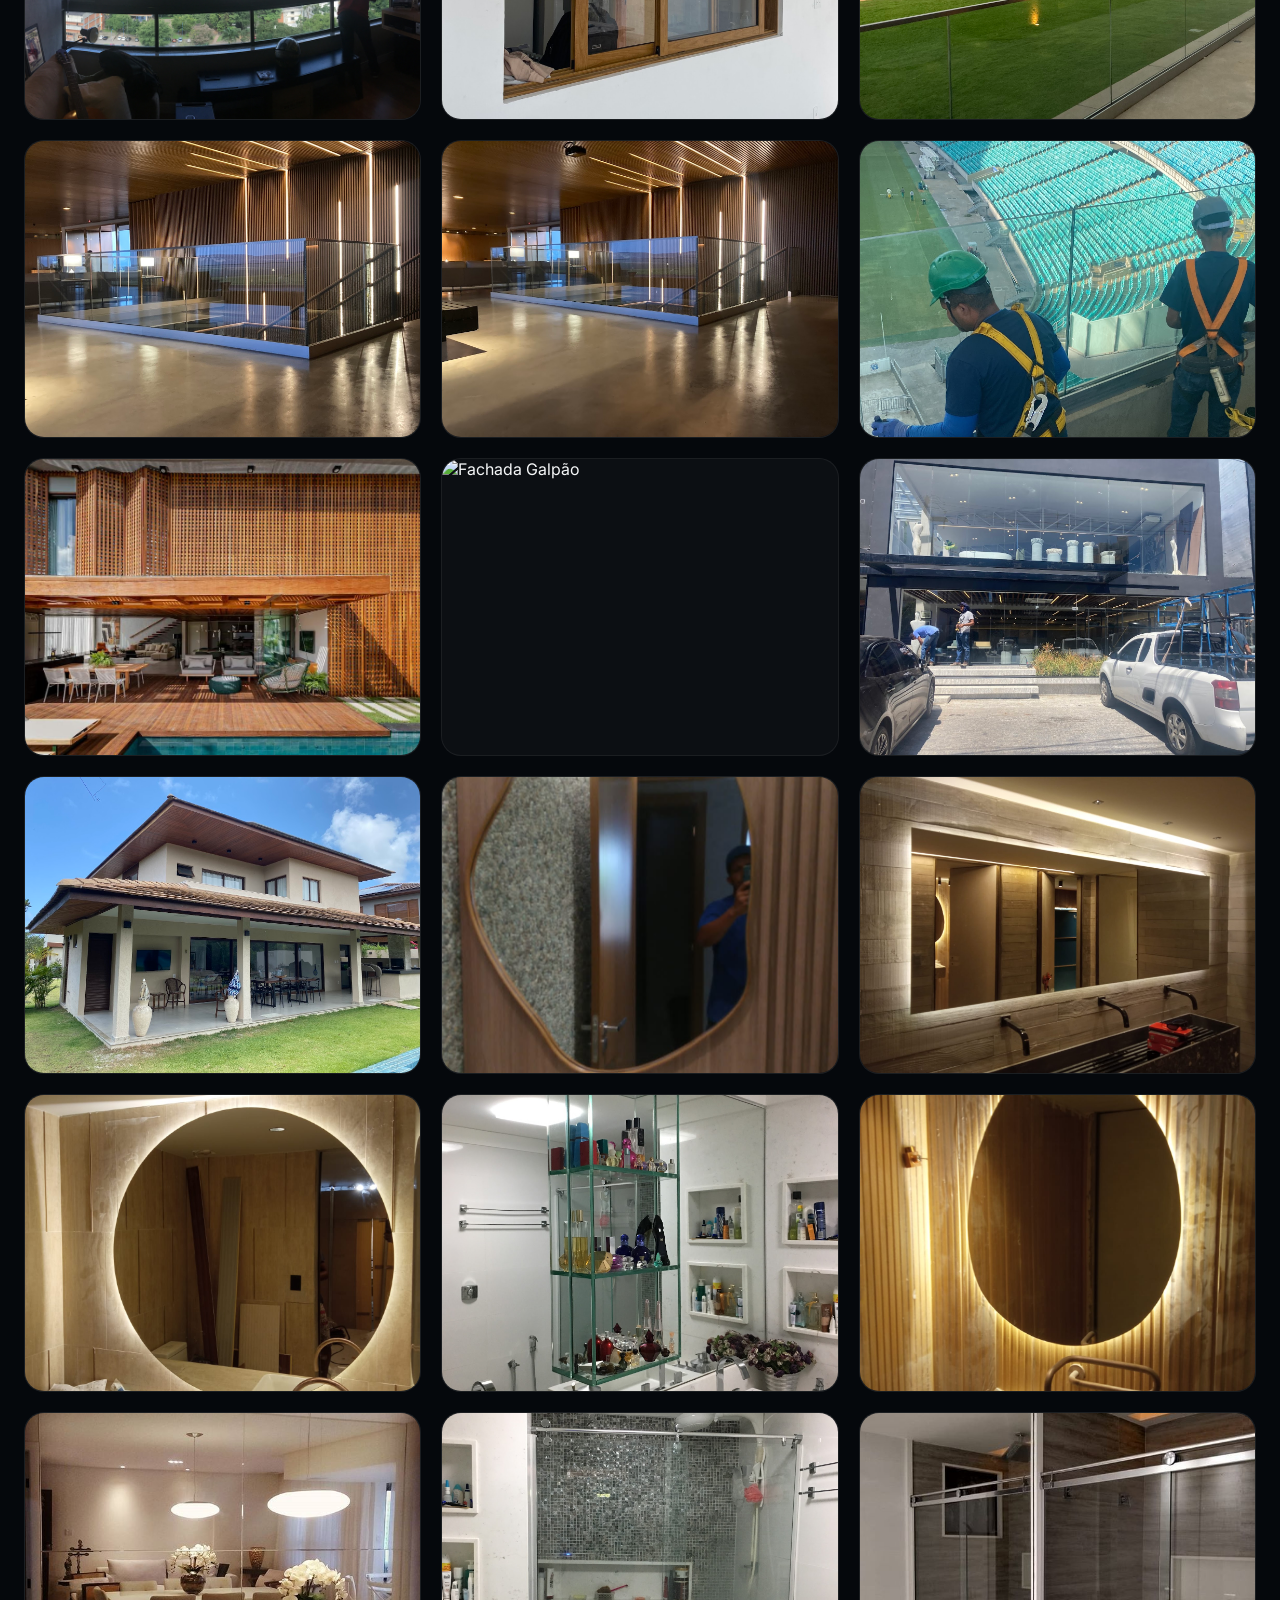
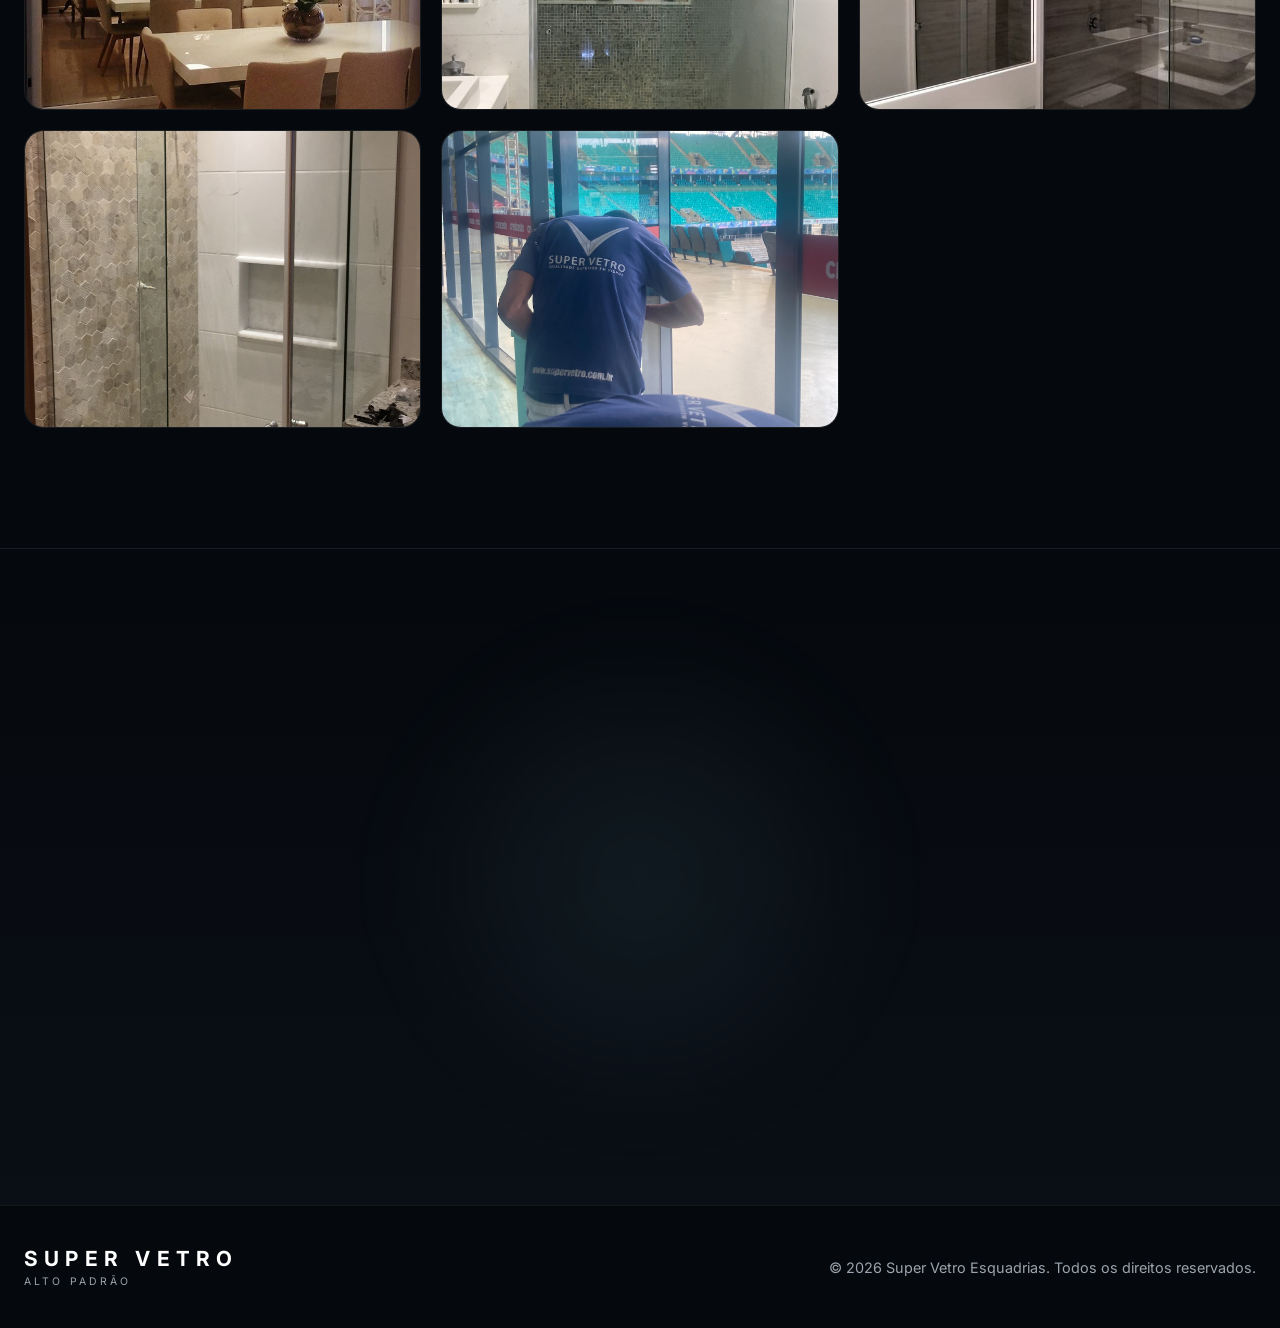
==== commit a0adde45: "Galeria: filtros integrados no header, remove barra sticky, header fixo sem hide" ====
--- a/galeria.html
+++ b/galeria.html
@@ -21,19 +21,15 @@
 <body>
 
     <!-- Header -->
-    <header id="header">
+    <header id="header" data-no-hide>
         <div class="container header-inner">
             <a href="index.html" class="logo" aria-label="Voltar ao início">
                 <strong>Super Vetro</strong>
                 <span>Alumínio • Vidro • Alto Padrão</span>
             </a>
-            <nav class="nav-links" aria-label="Menu principal">
+            <nav class="nav-links gallery-nav" aria-label="Menu principal">
                 <a href="index.html" class="nav-link">Início</a>
-                <a href="index.html#diferenciais" class="nav-link">Diferenciais</a>
-                <a href="index.html#solucoes" class="nav-link">Soluções</a>
-                <a href="index.html#engenharia" class="nav-link">Engenharia</a>
-                <a href="index.html#especificacoes" class="nav-link">Especificações</a>
-                <a href="galeria.html" class="nav-link" style="color:#fff;">Galeria</a>
+                <div class="gallery-nav-filters" id="galleryNavFilter"></div>
                 <a href="index.html#orcamento" class="btn btn-primary btn-nav-cta">Orçamento</a>
                 <a href="https://serviflux.vercel.app/cliente/novo?empresa_id=008fb6d8-b463-40c0-9f77-b88eb44bfe50" target="_blank" rel="noopener noreferrer" class="btn btn-express btn-nav-cta">Pedido Expresso →</a>
             </nav>
@@ -58,13 +54,6 @@
                 <span class="eyebrow">Portfólio</span>
                 <h1>Galeria de Projetos</h1>
                 <p>Registros reais de trabalhos entregues — cada projeto reflete o compromisso com a qualidade, o acabamento impecável e a precisão técnica que definem a Super Vetro.</p>
-            </div>
-        </section>
-
-        <!-- Category Filter -->
-        <section class="gallery-filter-section">
-            <div class="container">
-                <div class="gallery-filter" id="galleryFilter"></div>
             </div>
         </section>
 
--- a/assets/css/main.css
+++ b/assets/css/main.css
@@ -268,6 +268,26 @@
     text-align: center;
 }
 
+.nav-links.mobile-active .gallery-nav-filters {
+    flex-direction: column;
+    width: 100%;
+    gap: 4px;
+}
+
+.nav-links.mobile-active .nav-filter-pill {
+    font-size: 1.1rem;
+    padding: 12px;
+    width: 100%;
+    text-align: center;
+    background: rgba(255, 255, 255, 0.03);
+    border: 1px solid var(--border);
+}
+
+.nav-links.mobile-active .nav-filter-pill.active {
+    background: rgba(111, 175, 199, 0.15);
+    border-color: rgba(111, 175, 199, 0.3);
+}
+
 .nav-links.mobile-active .btn {
     width: 100%;
     margin: 20px 0 0 0 !important;
@@ -878,7 +898,7 @@
 
 /* Gallery Hero */
 .gallery-hero {
-    padding: 180px 0 80px;
+    padding: 140px 0 60px;
     background: linear-gradient(180deg, var(--bg-soft) 0%, var(--bg-deep) 100%);
     border-bottom: 1px solid var(--border);
 }
@@ -901,52 +921,51 @@
     max-width: 680px;
 }
 
-/* Filter */
-.gallery-filter-section {
-    padding: 40px 0 0;
-    position: sticky;
-    top: var(--header-h);
-    z-index: 50;
-    background: var(--bg-deep);
-}
-
-.gallery-filter {
-    display: flex;
-    flex-wrap: wrap;
-    gap: 8px;
-    padding-bottom: 24px;
-    border-bottom: 1px solid var(--border);
-}
-
-.filter-btn {
-    background: rgba(255, 255, 255, 0.03);
-    border: 1px solid var(--border);
-    color: var(--text-muted);
-    padding: 10px 24px;
+/* Nav Filter (galeria) */
+.gallery-nav .gallery-nav-filters {
+    display: flex;
+    align-items: center;
+    gap: 4px;
+}
+
+.nav-filter-pill {
+    background: none;
+    border: none;
+    color: var(--text-muted);
+    font-family: inherit;
+    font-size: 0.82rem;
+    font-weight: 500;
+    padding: 6px 12px;
     border-radius: 99px;
-    font-family: inherit;
-    font-size: 0.9rem;
-    font-weight: 500;
     cursor: pointer;
     transition: all 0.3s ease;
-}
-
-.filter-btn:hover {
-    background: rgba(255, 255, 255, 0.06);
-    border-color: rgba(255, 255, 255, 0.12);
-    color: #fff;
-}
-
-.filter-btn.active {
-    background: var(--primary);
-    border-color: var(--primary);
-    color: var(--bg-deep);
-    font-weight: 600;
+    white-space: nowrap;
+}
+
+.nav-filter-pill:hover {
+    color: #fff;
+    background: rgba(255, 255, 255, 0.05);
+}
+
+.nav-filter-pill.active {
+    color: #fff;
+    background: rgba(111, 175, 199, 0.15);
+}
+
+@media (max-width: 768px) {
+    .gallery-nav-filters {
+        flex-wrap: wrap;
+        gap: 4px;
+    }
+    .nav-filter-pill {
+        padding: 8px 14px;
+        font-size: 0.9rem;
+    }
 }
 
 /* Gallery Grid */
 .gallery-grid-section {
-    padding: 60px 0 120px;
+    padding: 40px 0 120px;
 }
 
 .gallery-grid {
@@ -1143,18 +1162,14 @@
     .gallery-grid {
         grid-template-columns: 1fr;
     }
-    .gallery-filter {
-        flex-wrap: nowrap;
-        overflow-x: auto;
-        padding-bottom: 16px;
-        -webkit-overflow-scrolling: touch;
-        scrollbar-width: none;
-    }
-    .gallery-filter::-webkit-scrollbar {
-        display: none;
-    }
-    .filter-btn {
-        flex-shrink: 0;
+    .gallery-nav .gallery-nav-filters {
+        flex-wrap: wrap;
+        gap: 4px;
+        justify-content: center;
+    }
+    .nav-filter-pill {
+        padding: 8px 14px;
+        font-size: 0.85rem;
     }
     .lightbox-container {
         max-width: 92vw;
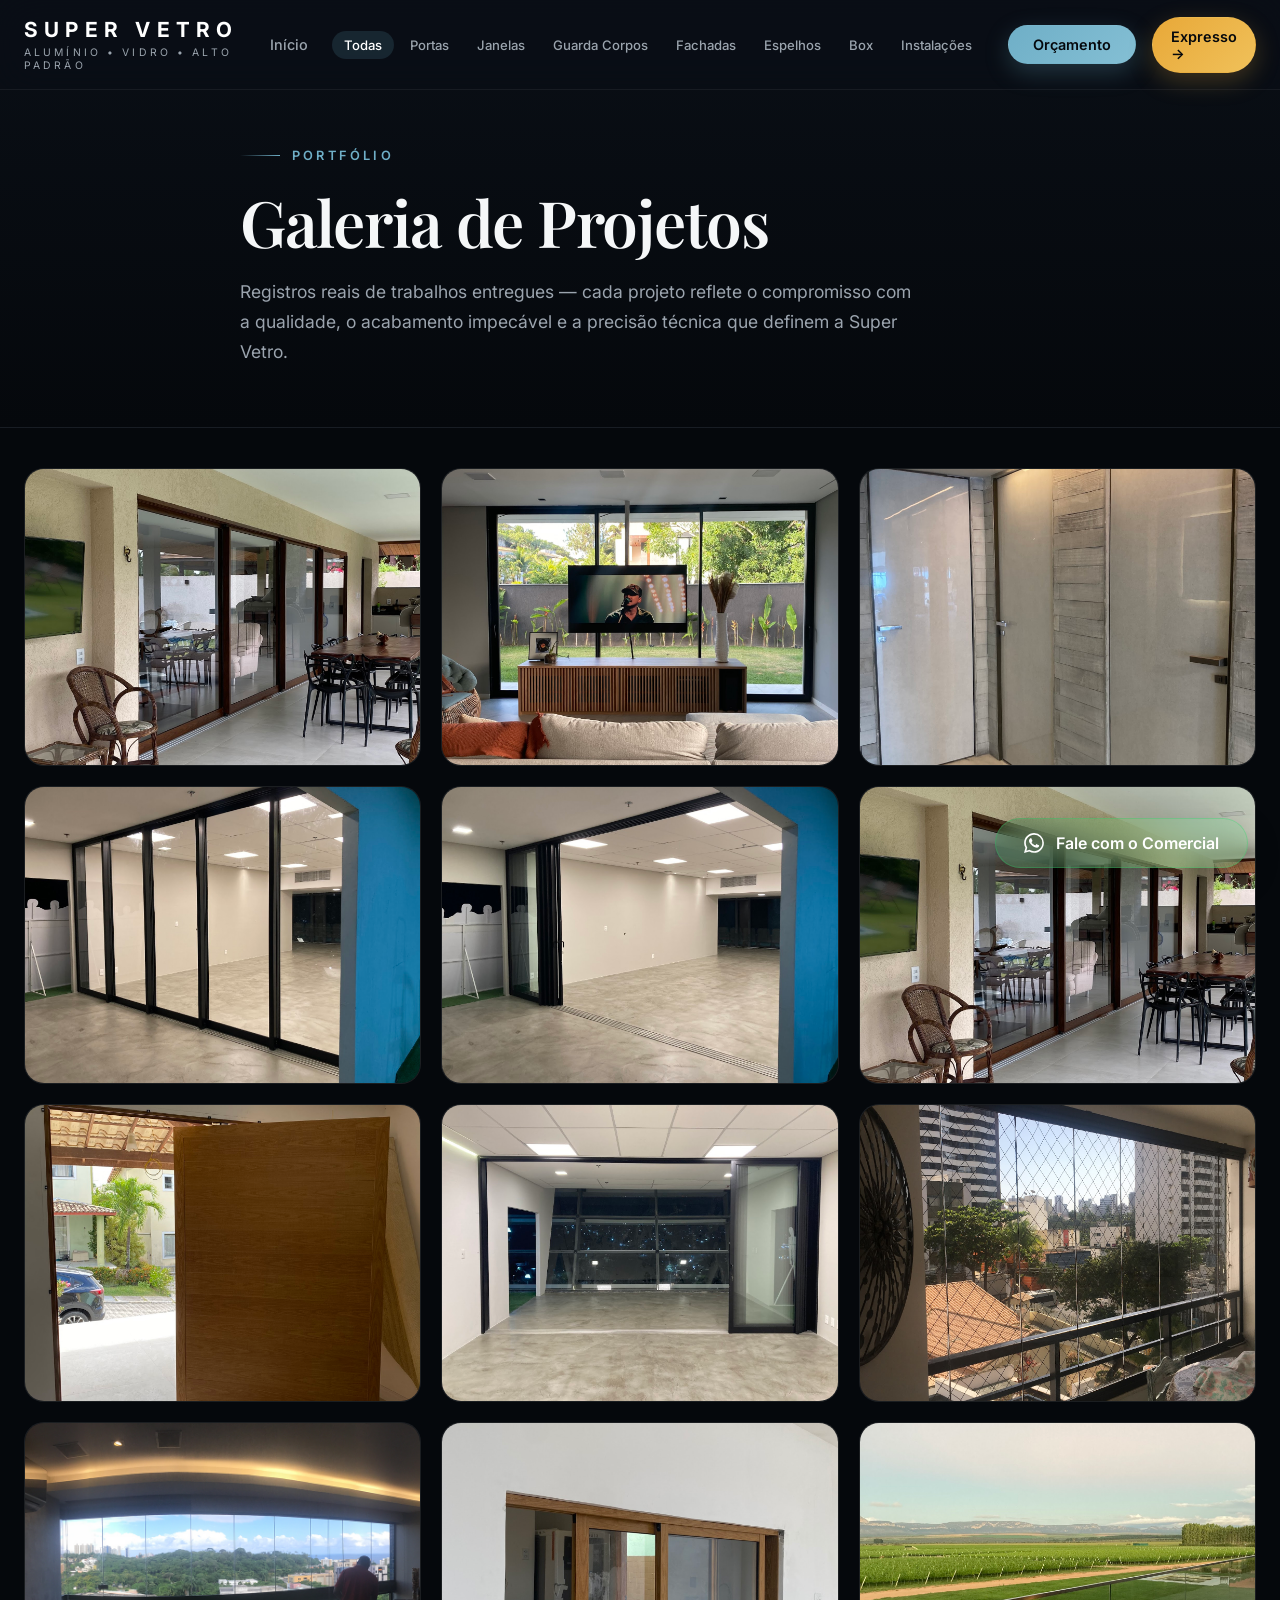
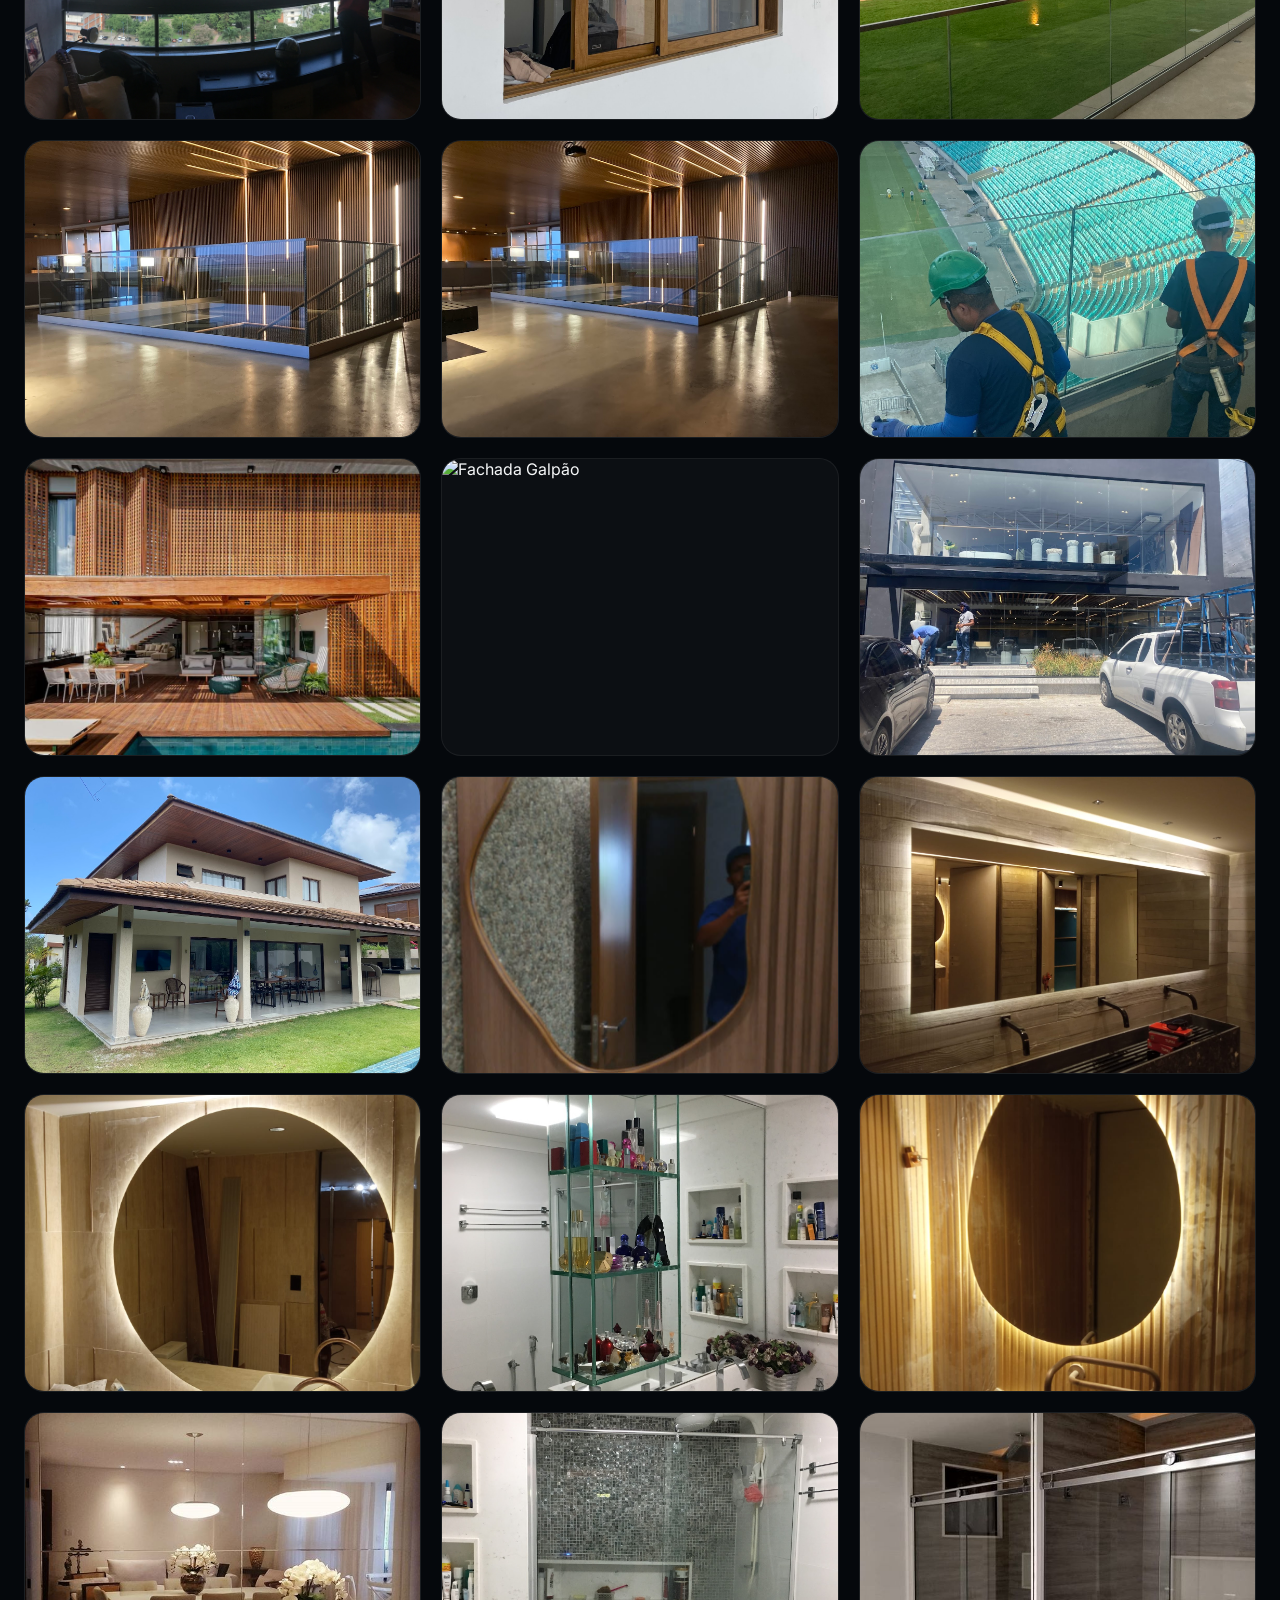
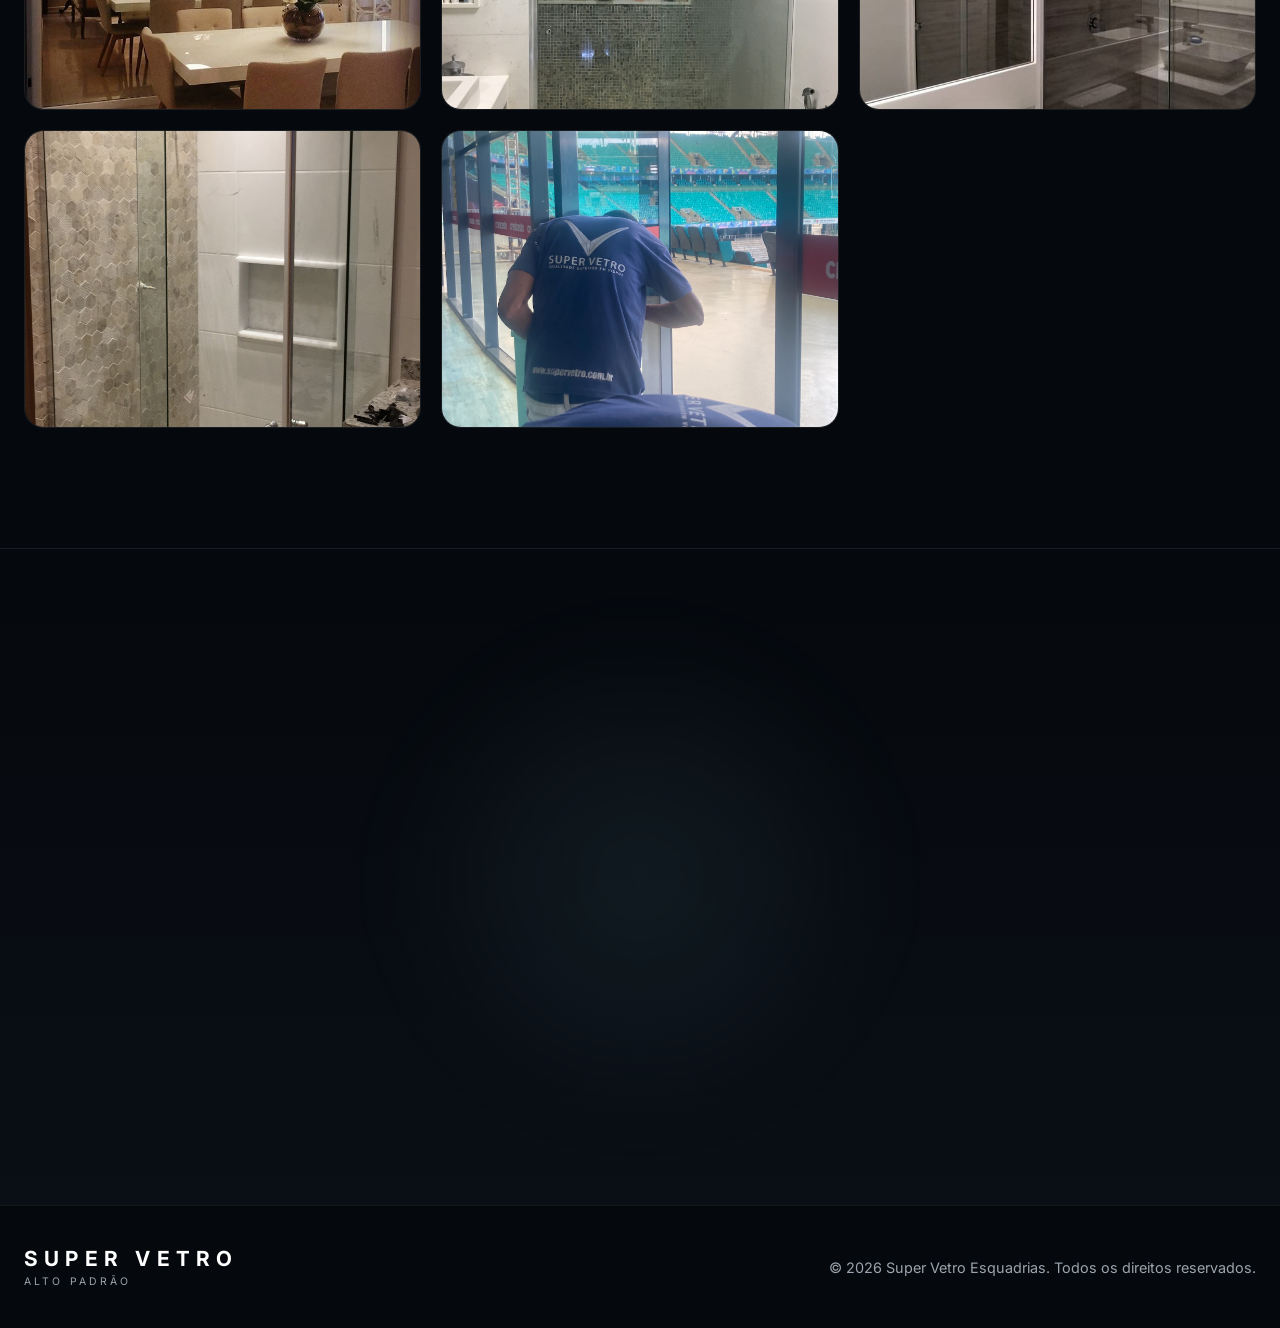
==== commit ff107ac2: "Abrevia botão Expresso e reduz padding no nav" ====
--- a/galeria.html
+++ b/galeria.html
@@ -31,7 +31,7 @@
                 <a href="index.html" class="nav-link">Início</a>
                 <div class="gallery-nav-filters" id="galleryNavFilter"></div>
                 <a href="index.html#orcamento" class="btn btn-primary btn-nav-cta">Orçamento</a>
-                <a href="https://serviflux.vercel.app/cliente/novo?empresa_id=008fb6d8-b463-40c0-9f77-b88eb44bfe50" target="_blank" rel="noopener noreferrer" class="btn btn-express btn-nav-cta">Pedido Expresso →</a>
+                <a href="https://serviflux.vercel.app/cliente/novo?empresa_id=008fb6d8-b463-40c0-9f77-b88eb44bfe50" target="_blank" rel="noopener noreferrer" class="btn btn-express btn-nav-cta">Expresso →</a>
             </nav>
             <button class="menu-btn" id="menuToggle" aria-label="Abrir menu" onclick="toggleMobileMenu()">☰</button>
         </div>
--- a/assets/css/main.css
+++ b/assets/css/main.css
@@ -175,6 +175,11 @@
     box-shadow: 0 8px 24px rgba(232, 168, 56, 0.25);
 }
 
+.btn-express.btn-nav-cta {
+    padding: 10px 18px;
+    margin-left: 8px;
+}
+
 .btn-express:hover {
     transform: translateY(-4px);
     box-shadow: 0 12px 32px rgba(232, 168, 56, 0.4);
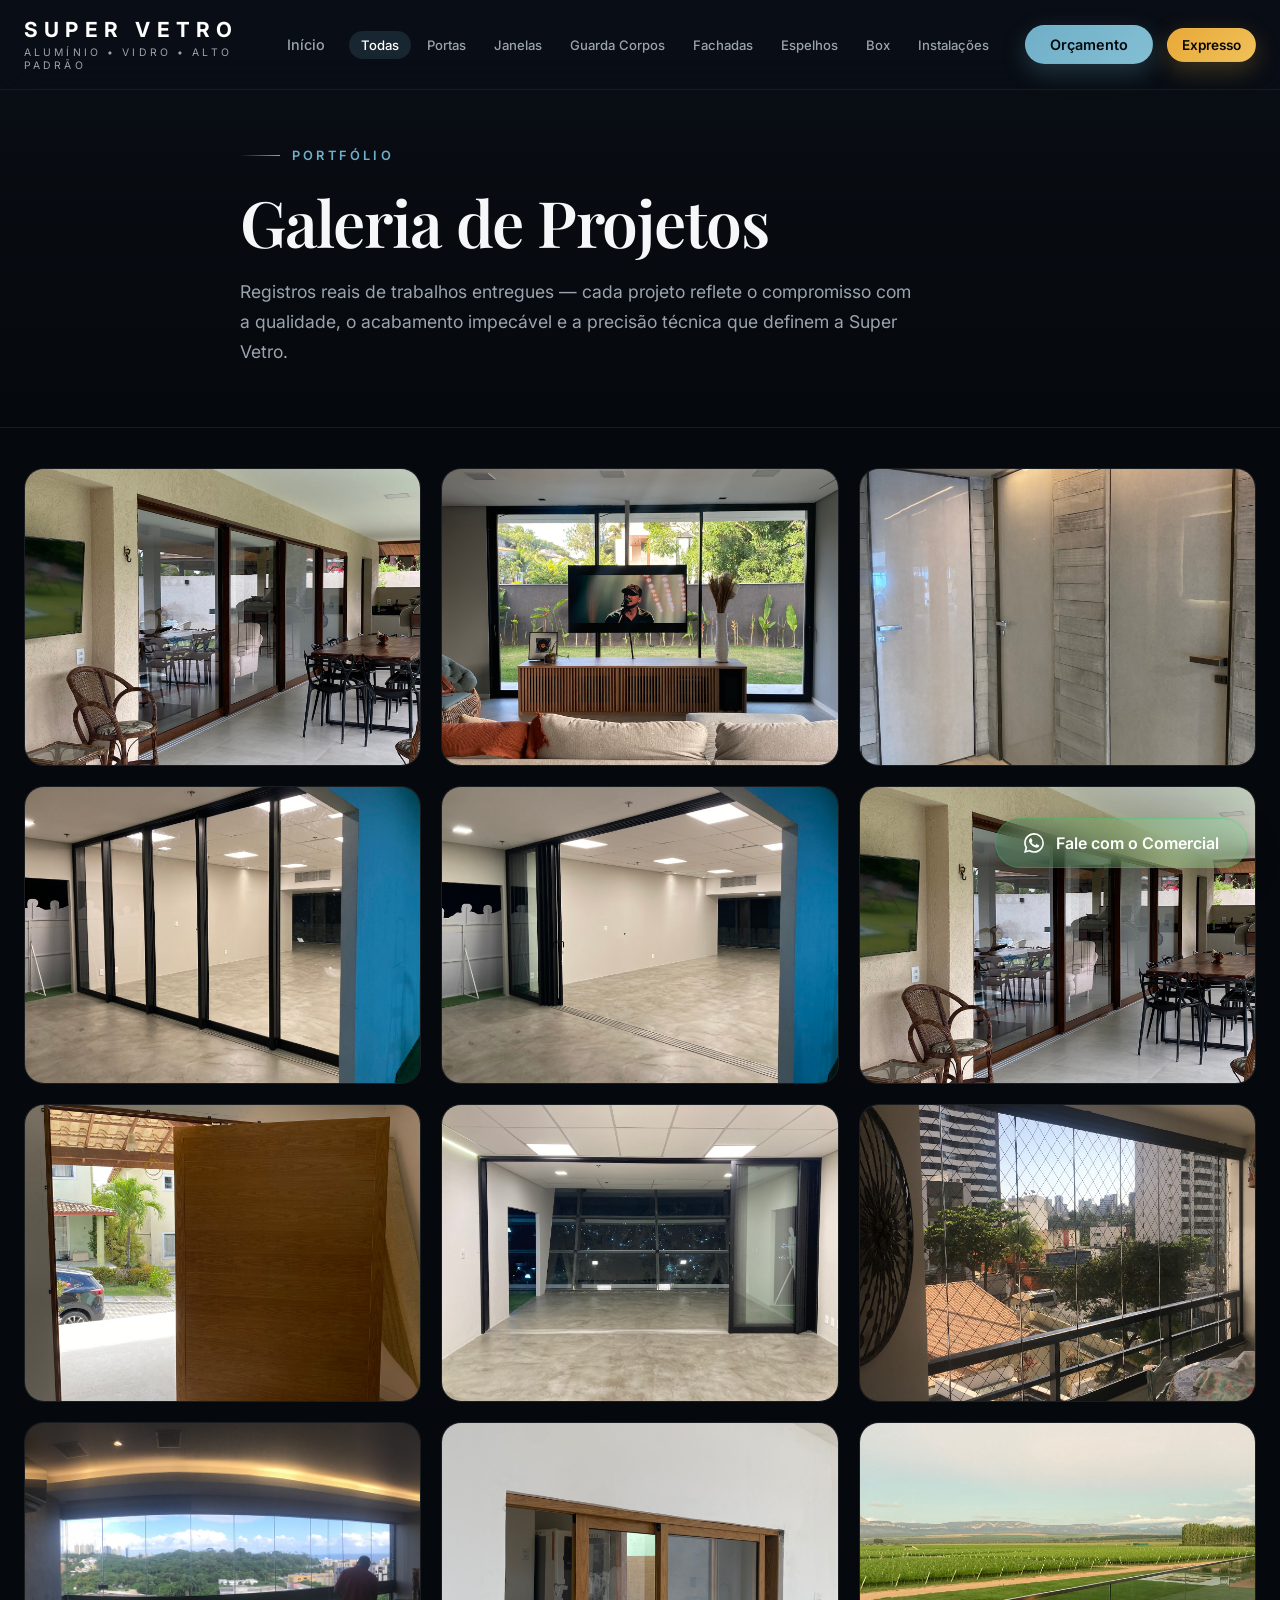
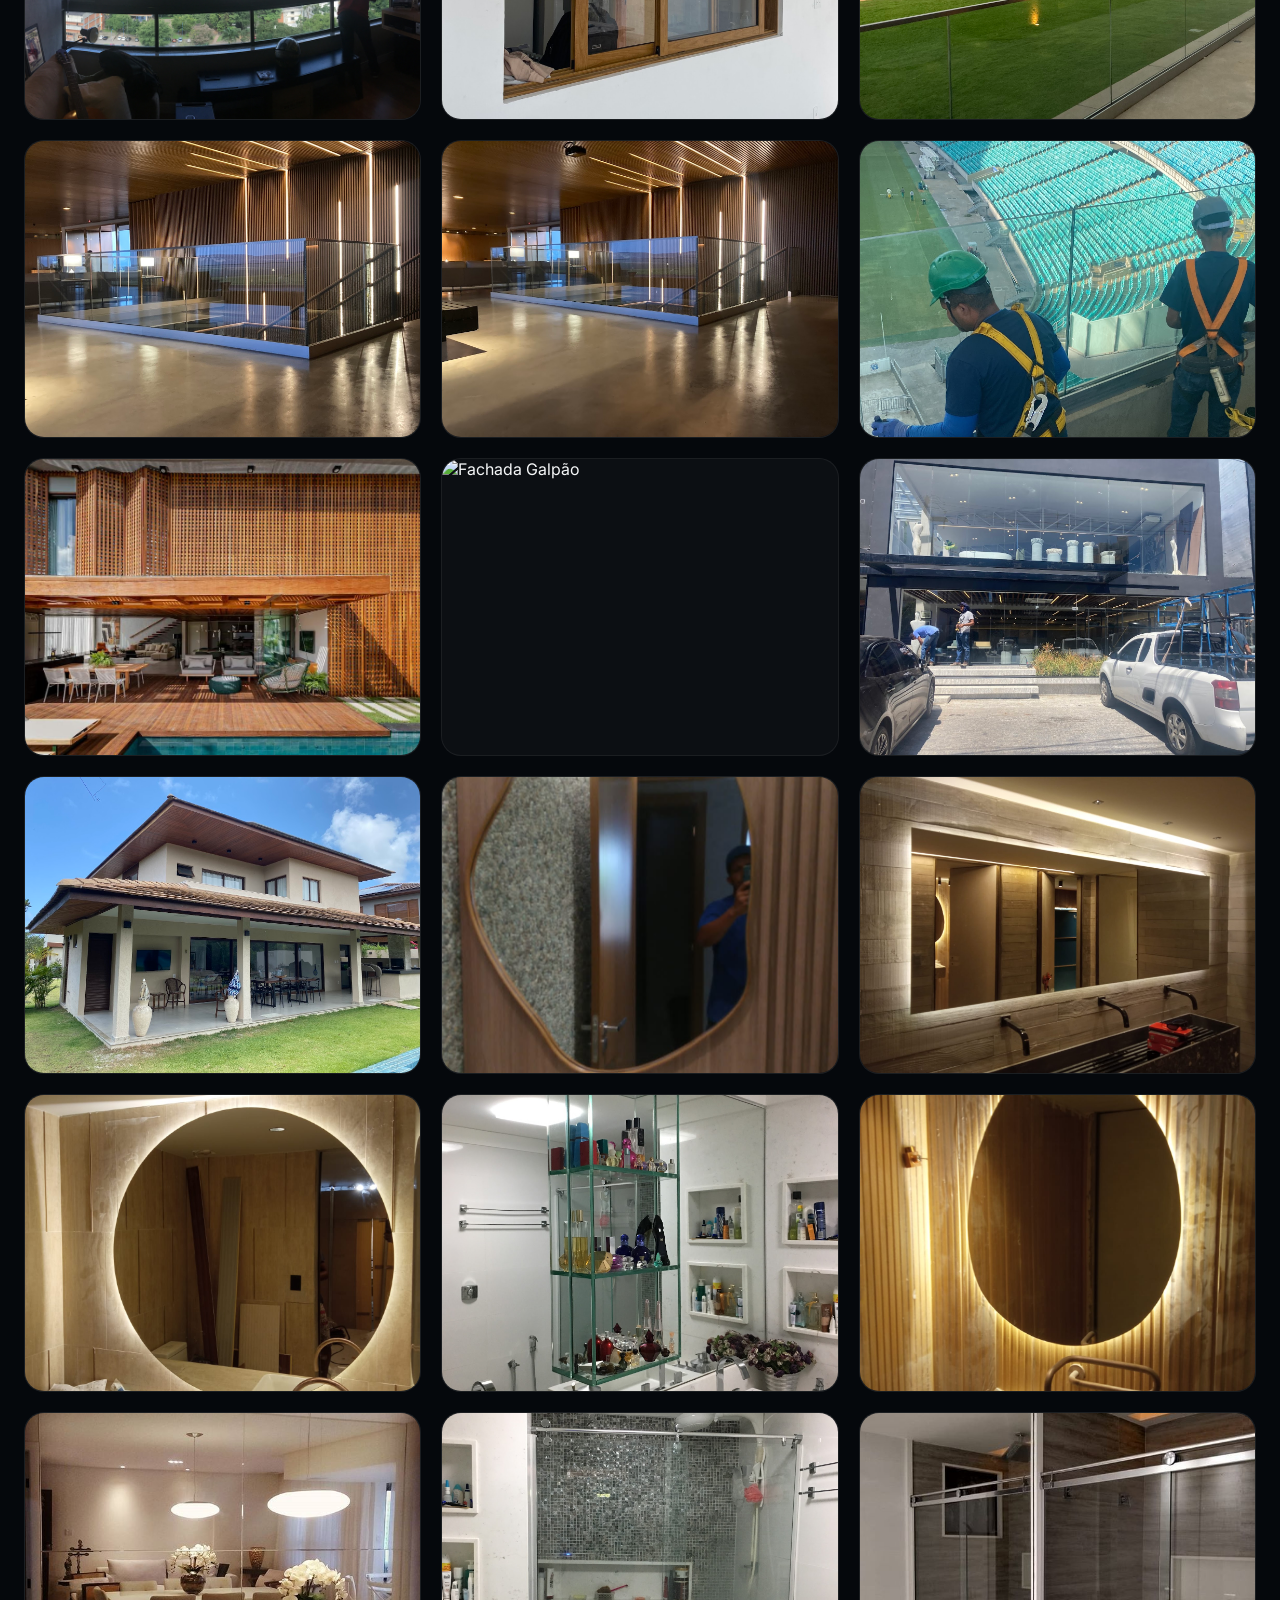
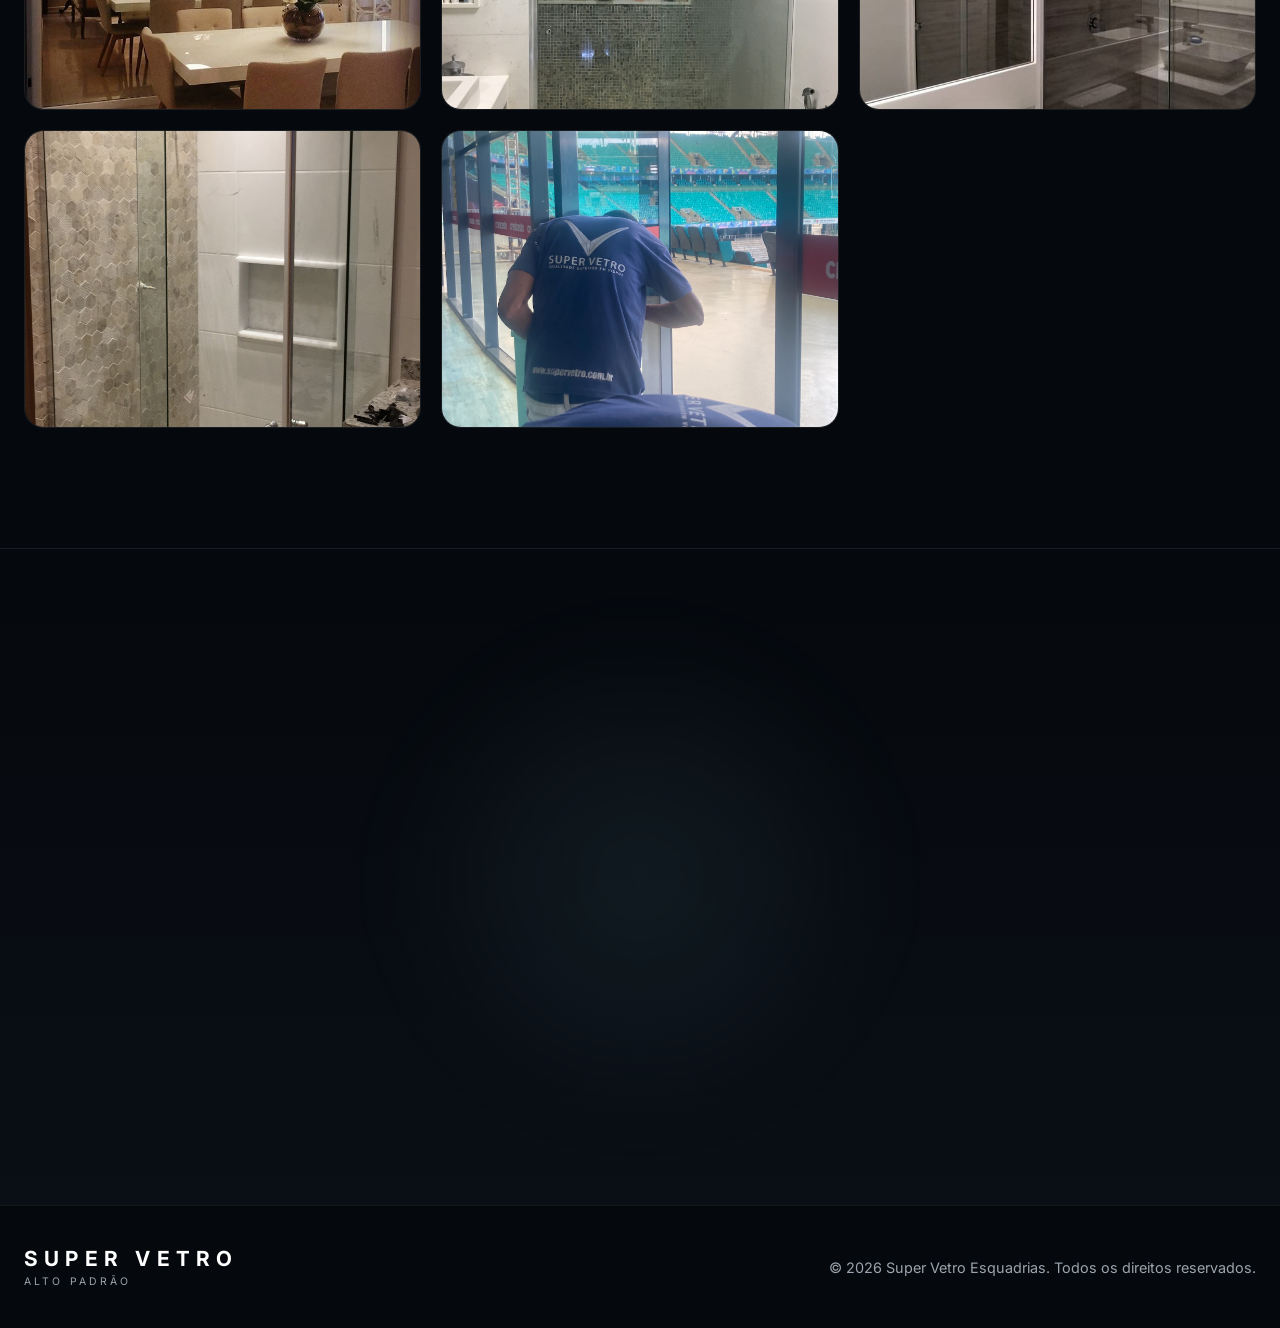
==== commit ba44cae0: "Remove seta e reduz padding do botão Expresso" ====
--- a/galeria.html
+++ b/galeria.html
@@ -31,7 +31,7 @@
                 <a href="index.html" class="nav-link">Início</a>
                 <div class="gallery-nav-filters" id="galleryNavFilter"></div>
                 <a href="index.html#orcamento" class="btn btn-primary btn-nav-cta">Orçamento</a>
-                <a href="https://serviflux.vercel.app/cliente/novo?empresa_id=008fb6d8-b463-40c0-9f77-b88eb44bfe50" target="_blank" rel="noopener noreferrer" class="btn btn-express btn-nav-cta">Expresso →</a>
+                <a href="https://serviflux.vercel.app/cliente/novo?empresa_id=008fb6d8-b463-40c0-9f77-b88eb44bfe50" target="_blank" rel="noopener noreferrer" class="btn btn-express btn-nav-cta">Expresso</a>
             </nav>
             <button class="menu-btn" id="menuToggle" aria-label="Abrir menu" onclick="toggleMobileMenu()">☰</button>
         </div>
--- a/assets/css/main.css
+++ b/assets/css/main.css
@@ -176,8 +176,9 @@
 }
 
 .btn-express.btn-nav-cta {
-    padding: 10px 18px;
-    margin-left: 8px;
+    padding: 8px 14px;
+    margin-left: 6px;
+    font-size: 0.85rem;
 }
 
 .btn-express:hover {
